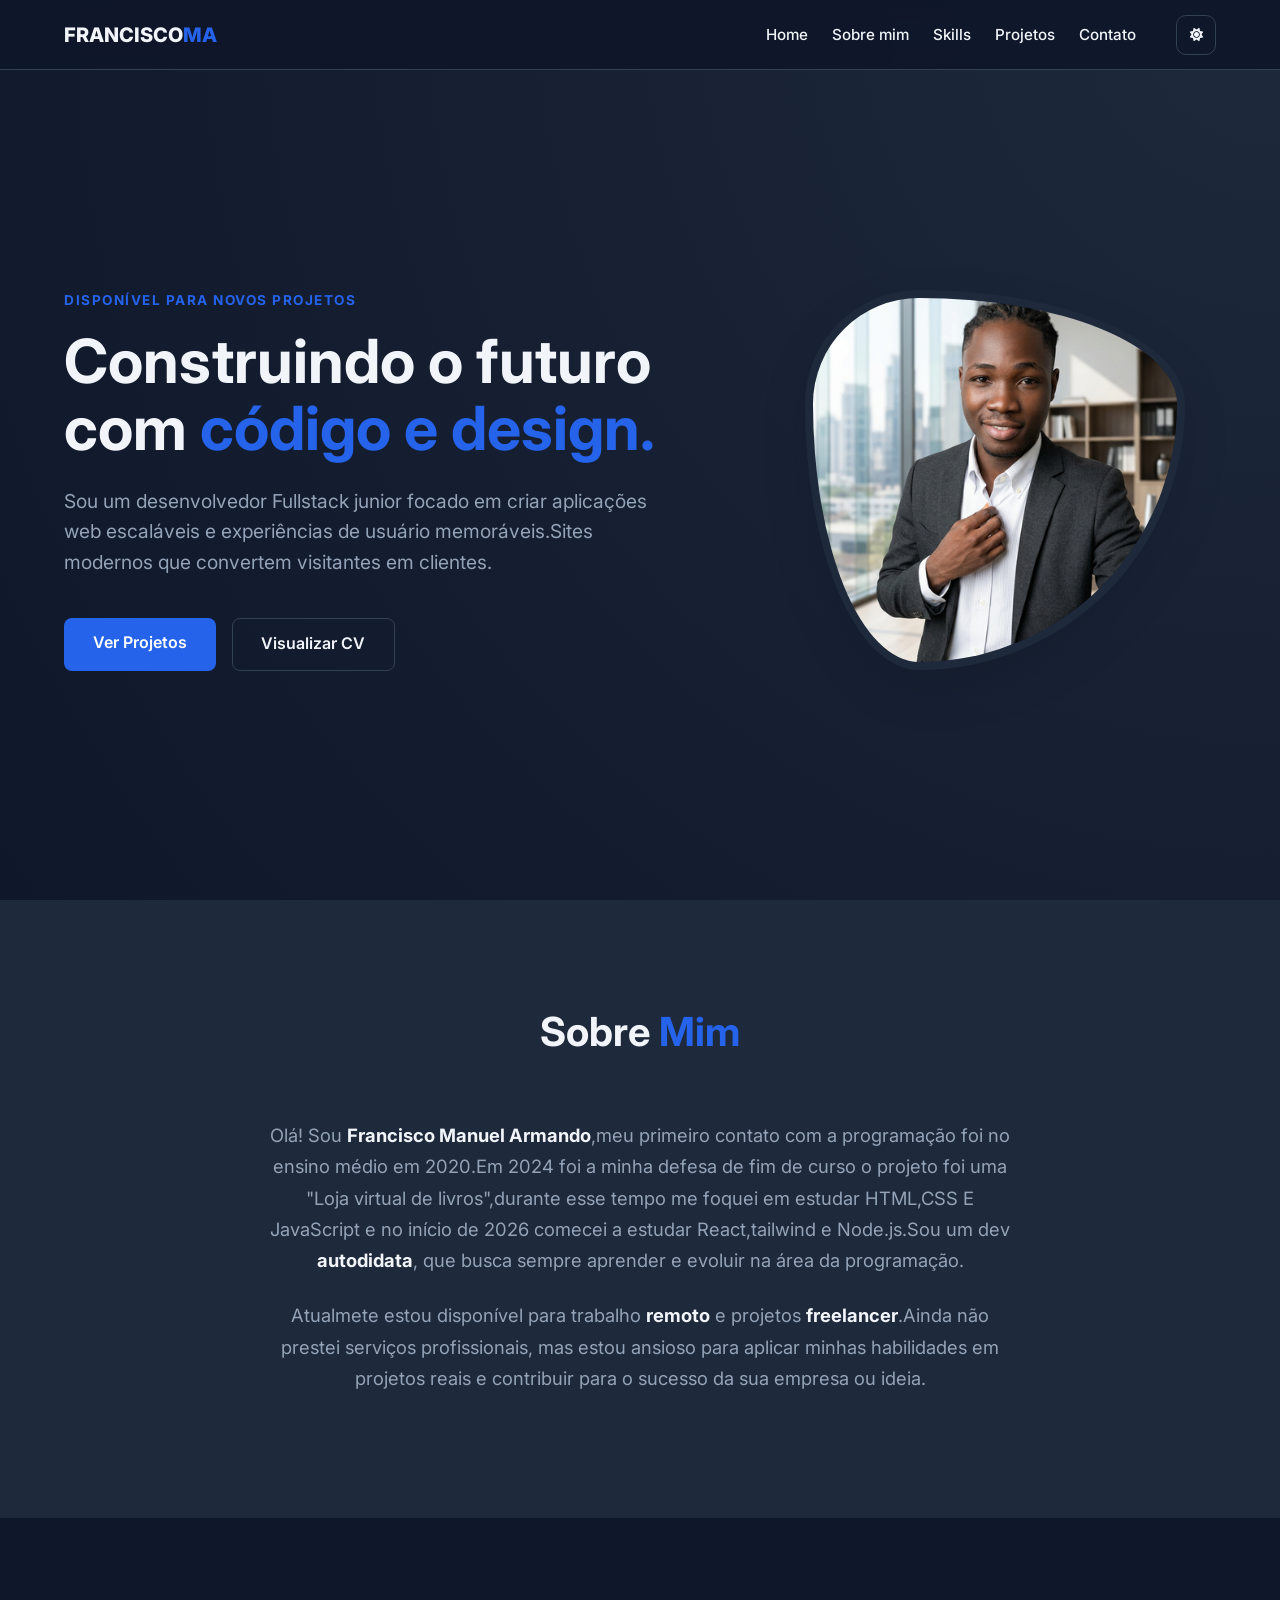
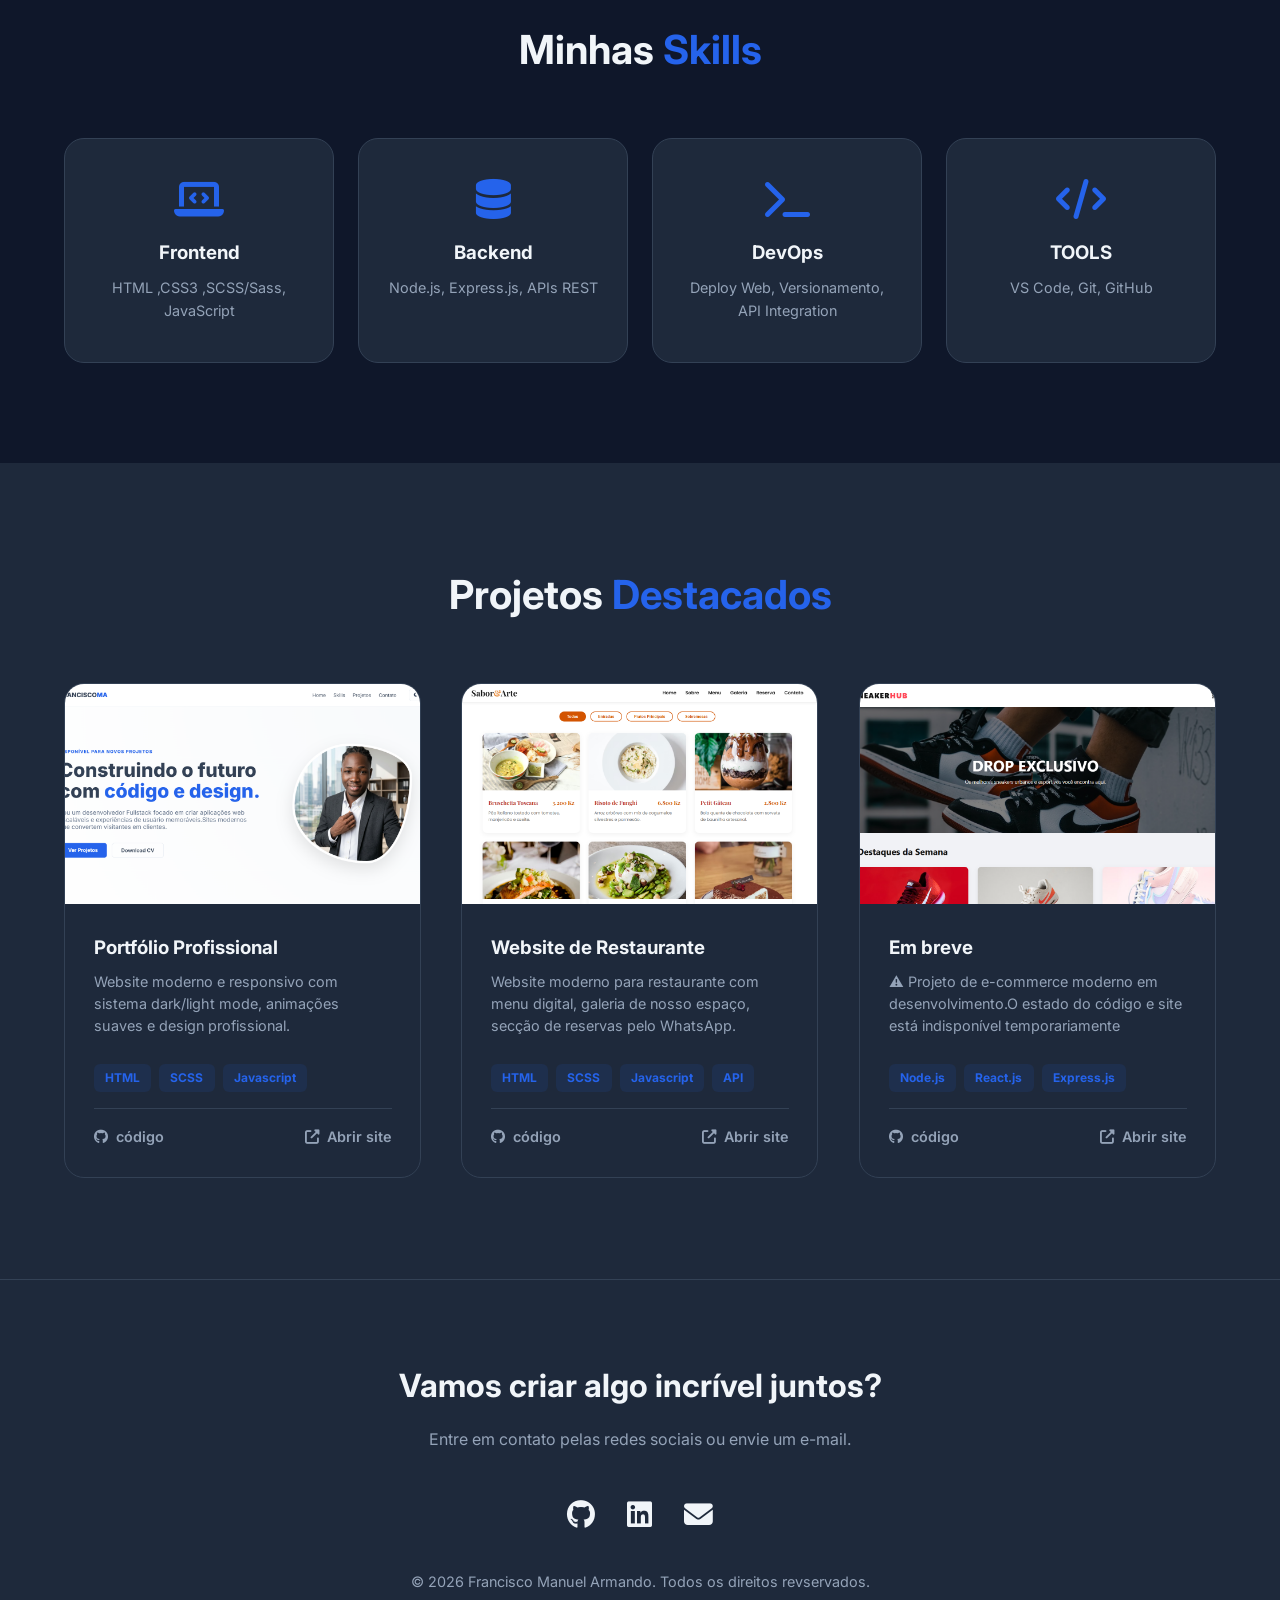
==== index.html @ 280ddb9b "Atualização" ====
<!DOCTYPE html>
<html lang="pt-br">
  <head>
    <meta charset="UTF-8" />
    <meta name="viewport" content="width=device-width, initial-scale=1.0" />

    <title>Francisco Manuel Armando | Desenvolvedor Fullstack & UI/UX</title>
    <meta
      name="description"
      content="Portfólio profissional de Francisco Manuel Armando. Desenvolvedor Fullstack especialista em React, Node.js, Cloud e aplicações web escaláveis."
    />
    <meta
      name="keywords"
      content="Francisco Manuel Armando, FranciscoMA, Desenvolvedor Fullstack, Front-end, React, Node.js, JavaScript, TypeScript, DevOps, Mobile, Portfólio"
    />
    <meta name="author" content="Francisco Manuel Armando" />
    <meta name="robots" content="index, follow" />
    <link rel="canonical" href="https://franciscoma500.github.io/portifolio-official" />

    <meta property="og:type" content="website" />
    <meta property="og:url" content="https://franciscoma500.github.io/portifolio-official" />
    <meta
      property="og:title"
      content="Francisco Manuel Armando | Desenvolvedor Fullstack"
    />
    <meta
      property="og:description"
      content="Construindo o futuro com código e design. Conheça os meus projetos destacados em Engenharia de Software."
    />
    <meta property="og:image" content="img/img-2.png"/>
    <!-- --- FAVICONS & DEVICE ICONS --- -->
    <link rel="icon" type="image/png" sizes="32x32" href="img/codigo-html.png" />
    <link rel="icon" type="image/png" sizes="16x16" href="img/codigo-html.png" />
    <link rel="apple-touch-icon" sizes="180x180" href="img/codigo-html.png" />

    <meta name="twitter:card" content="summary_large_image" />
    <meta
      name="twitter:title"
      content="Francisco Manuel Armando | Desenvolvedor Fullstack"
    />
    <meta
      name="twitter:description"
      content="Construindo o futuro com código e design. Conheça os meus projetos destacados."
    />
    <meta name="twitter:image" content="https://franciscoma500.github.io/portifolio-official/img/icone1.png" />
    <link rel="stylesheet" href="scss/style.css" /> 
    

    <link
      rel="stylesheet"
      href="https://cdnjs.cloudflare.com/ajax/libs/font-awesome/6.4.0/css/all.min.css"
    />
    <link
      href="https://fonts.googleapis.com/css2?family=Inter:wght@400;600;800&display=swap"
      rel="stylesheet"
    />

    <script>
      const savedTheme = localStorage.getItem("theme") || "dark";
      document.documentElement.setAttribute("data-theme", savedTheme);
    </script>
  </head>

  <body class="preload">
    <!-- --- NAVEGAÇÃO --- -->
    <nav id="navbar">
      <div class="container">
        <a href="#" class="logo smooth-link">FRANCISCO<span>MA</span></a>
        <div class="nav-right">
          <ul class="nav-links" id="nav-menu">
            <li><a href="#home">Home</a></li>
            <li><a href="#about">Sobre mim</a></li>
            <li><a href="#skills">Skills</a></li>
            <li><a href="#projects">Projetos</a></li>
            <li><a href="#contact">Contato</a></li>
          </ul>
          <div class="nav-actions">
            <button
              class="theme-toggle"
              id="theme-toggle"
              aria-label="Mudar tema"
            >
              <i class="fas fa-moon"></i>
            </button>
            <button
              class="menu-toggle"
              id="menu-toggle"
              aria-label="Abrir menu"
              aria-expanded="false"
            >
              <i class="fas fa-bars"></i>
            </button>
          </div>
        </div>
      </div>
    </nav>

<!-- --- CONTEÚDO PRINCIPAL --- -->
    <main>
      <!-- --- HERO SECTION --- -->
      <section id="home" class="hero">
        <div class="container">
          <div class="hero-content reveal-left" style="transition-delay: 0.15s">
            <span class="tagline">Disponível para novos projetos</span>
            <h1>Construindo o futuro com <span>código e design.</span></h1>
            <p class="description">
              Sou um desenvolvedor Fullstack junior focado em criar aplicações web escaláveis
              e experiências de usuário memoráveis.Sites modernos que convertem visitantes em clientes.
            </p>
            <div class="hero-btns">
              <a href="#projects" class="btn btn-primary smooth-link"
                >Ver Projetos</a
              >
              <a href="cv/Curriculo_Francisco_Manuel_Clean.pdf" class="btn btn-secondary">Visualizar CV</a>
            </div>
          </div>
          <div class="hero-image reveal-right" style="transition-delay: 0.3s">
            <img
              src="img/img-2.png"
              alt="Francisco Manuel Armando - Desenvolvedor Fullstack"
            />
          </div>
        </div>
      </section>

      <!-- --- ABOUT SECTION (CURTA E OBJETIVA) --- -->
      <section id="about" class="section bg-light">
        <div class="container">
          <h2 class="section-title reveal">Sobre <span>Mim</span></h2>
          <div class="about-content reveal">
            <p>
              Olá! Sou <strong>Francisco Manuel Armando</strong>,meu primeiro contato com a programação foi no ensino médio em 2020.Em 2024 foi a minha defesa de fim de curso o projeto foi uma "Loja virtual de livros",durante esse tempo me foquei em estudar HTML,CSS E JavaScript e no início de 2026 comecei a estudar React,tailwind e Node.js.Sou um dev <strong>autodidata</strong>, que busca sempre aprender e evoluir na área da programação.
            </p>
            <p>
              Atualmete estou disponível para trabalho <strong>remoto</strong> e projetos <strong>freelancer</strong>.Ainda não prestei serviços profissionais, mas estou ansioso para aplicar minhas habilidades em projetos reais e contribuir para o sucesso da sua empresa ou ideia.
            </p>
           
          </div>
        </div>
      </section>

      <!-- --- SKILLS SECTION --- -->
      <section id="skills" class="section">
        <div class="container">
          <h2 class="section-title reveal">Minhas <span>Skills</span></h2>
          <div class="skills-grid" id="skills-container"></div>
        </div>
      </section>

      <!-- --- PROJECTS SECTION --- -->
      <section id="projects" class="section bg-light">
        <div class="container">
          <h2 class="section-title reveal">Projetos <span>Destacados</span></h2>
          <div class="projects-grid" id="projects-container"></div>
        </div>
      </section>
    </main>

    <!-- --- FOOTER --- -->
    <footer id="contact">
      <div class="container">
        <h2 class="reveal" style="font-size: 2rem; margin-bottom: 1rem">
          Vamos criar algo incrível juntos?
        </h2>
        <p class="reveal footer-desc" style="transition-delay: 0.15s">
          Entre em contato pelas redes sociais ou envie um e-mail.
        </p>

        <div class="social-links reveal" style="transition-delay: 0.3s">
          <a
            href="https://github.com/franciscoma500"
            target="_blank"
            rel="noopener noreferrer"
            aria-label="GitHub"
            ><i class="fab fa-github"></i
          ></a>
          <a
            href="https://www.linkedin.com/in/francisco-armando-584301410"
            target="_blank"
            rel="noopener noreferrer"
            aria-label="LinkedIn"
            ><i class="fab fa-linkedin"></i
          ></a>
          <a href="https://mail.google.com/mail/?view=cm&fs=1&to=franciscomanuelarmando500@gmail.com.com&su=Contato%20Profissional&body=Olá"  target="_blank" aria-label="E-mail"><i class="fas fa-envelope"></i></a>
        </div>

        <p class="reveal footer-copy" style="transition-delay: 0.45s">
          &copy; 2026 Francisco Manuel Armando. Todos os direitos revservados.
        </p>
      </div>
    </footer>

    <script src="Javascript/main.js"></script>
  </body>
</html>
---- scss/style.css ----
@charset "UTF-8";
/* --- VARIÁVEIS E TEMAS --- */
:root {
  --primary: #2563eb;
  --primary-dark: #1d4ed8;
  --bg: #ffffff;
  --bg-alt: #f8fafc;
  --text: #334155;
  --text-muted: #64748b;
  --card-bg: #ffffff;
  --border: #e2e8f0;
  --navbar-bg: rgba(255, 255, 255, 0.95);
  --transition: all 0.5s cubic-bezier(0.2, 0.8, 0.2, 1);
}

html[data-theme=dark] {
  --bg: #0f172a;
  --bg-alt: #1e293b;
  --text: #f1f5f9;
  --text-muted: #94a3b8;
  --card-bg: #1e293b;
  --border: #334155;
  --navbar-bg: rgba(15, 23, 42, 0.95);
}

.preload * {
  transition: none !important;
}

/* --- RESET --- */
* {
  margin: 0;
  padding: 0;
  box-sizing: border-box;
  font-family: "Inter", sans-serif;
}

html,
body {
  background-color: var(--bg);
  overflow-x: hidden;
  width: 100%;
}

body {
  line-height: 1.6;
  color: var(--text);
  transition: background-color 0.5s cubic-bezier(0.2, 0.8, 0.2, 1), color 0.5s cubic-bezier(0.2, 0.8, 0.2, 1);
}

.container {
  max-width: 1200px;
  margin: 0 auto;
  padding: 0 1.5rem;
  width: 100%;
}

/* --- ANIMAÇÕES --- */
.reveal,
.reveal-left,
.reveal-right {
  opacity: 0;
  transition: opacity 1.8s cubic-bezier(0.08, 0.82, 0.17, 1), transform 1.8s cubic-bezier(0.08, 0.82, 0.17, 1);
  will-change: transform, opacity;
}
.reveal.active,
.reveal-left.active,
.reveal-right.active {
  opacity: 1;
  transform: translate(0, 0);
}

.reveal {
  transform: translateY(60px);
}

.reveal-left {
  transform: translateX(-70px);
}

.reveal-right {
  transform: translateX(70px);
}

/* --- NAVBAR --- */
#navbar {
  height: 70px;
  display: flex;
  align-items: center;
  position: fixed;
  width: 100%;
  top: 0;
  z-index: 1000;
  background: var(--navbar-bg);
  backdrop-filter: blur(10px);
  -webkit-backdrop-filter: blur(10px);
  border-bottom: 1px solid var(--border);
  transition: background-color 0.5s, border-color 0.5s, box-shadow 0.5s;
}
#navbar.scrolled {
  box-shadow: 0 10px 15px -3px rgba(0, 0, 0, 0.1);
}
#navbar .container {
  display: flex;
  justify-content: space-between;
  align-items: center;
}

.logo {
  font-size: 1.25rem;
  color: var(--text);
  font-weight: 800;
  text-decoration: none;
  transition: color 0.4s;
}
.logo span {
  color: var(--primary);
}

.nav-right {
  display: flex;
  align-items: center;
  gap: 2.5rem;
  margin-left: auto;
}

.nav-links {
  display: flex;
  list-style: none;
  gap: 1.5rem;
  align-items: center;
}
.nav-links a {
  text-decoration: none;
  color: var(--text);
  font-weight: 500;
  font-size: 0.95rem;
  transition: color 0.3s;
}
.nav-links a:hover {
  color: var(--primary);
}

.nav-actions {
  display: flex;
  align-items: center;
  gap: 0.8rem;
}

.theme-toggle,
.menu-toggle {
  background: none;
  border: 1px solid var(--border);
  color: var(--text);
  padding: 8px;
  border-radius: 10px;
  cursor: pointer;
  width: 40px;
  height: 40px;
  display: flex;
  align-items: center;
  justify-content: center;
  transition: var(--transition);
}

.theme-toggle:hover {
  background: var(--bg-alt);
  border-color: var(--primary);
  color: var(--primary);
}

.menu-toggle {
  display: none;
}

/* --- HERO --- */
.hero {
  padding: 160px 0 100px;
  background: radial-gradient(circle at top right, var(--bg-alt), transparent);
  min-height: 100vh;
  display: flex;
  align-items: center;
  transition: background 0.5s;
}
.hero .container {
  display: flex;
  align-items: center;
  justify-content: space-between;
  gap: 3rem;
}
.hero h1 {
  font-size: clamp(2.5rem, 5vw, 3.8rem);
  line-height: 1.1;
  margin-bottom: 1.5rem;
}
.hero h1 span {
  color: var(--primary);
}

.hero-content {
  flex: 1.2;
}

.tagline {
  color: var(--primary);
  font-weight: 700;
  text-transform: uppercase;
  letter-spacing: 1.5px;
  font-size: 0.85rem;
  margin-bottom: 1rem;
  display: block;
}

.description {
  font-size: 1.2rem;
  color: var(--text-muted);
  margin-bottom: 2.5rem;
  max-width: 600px;
}

.hero-image {
  flex: 0.8;
  display: flex;
  justify-content: center;
}
.hero-image img {
  width: 100%;
  max-width: 380px;
  aspect-ratio: 1/1;
  -o-object-fit: cover;
     object-fit: cover;
  border-radius: 30% 70% 70% 30%/30% 30% 70% 70%;
  border: 8px solid var(--card-bg);
  box-shadow: 0 20px 50px rgba(0, 0, 0, 0.1);
  animation: morph 8s ease-in-out infinite;
  transition: border-color 0.5s;
}

.hero-btns {
  display: flex;
  gap: 1rem;
}

.about-content {
  max-width: 750px;
  margin: 0 auto;
  text-align: center;
}
.about-content p {
  color: var(--text-muted);
  font-size: 1.15rem;
  line-height: 1.7;
  margin-bottom: 1.5rem;
}
.about-content p strong {
  color: var(--text);
}

/* --- SEÇÕES --- */
.section {
  padding: 100px 0;
  transition: background-color 0.5s;
}

.bg-light {
  background-color: var(--bg-alt);
}

.section-title {
  text-align: center;
  font-size: 2.5rem;
  margin-bottom: 3.5rem;
}
.section-title span {
  color: var(--primary);
}

/* --- SKILLS --- */
.skills-grid {
  display: grid;
  grid-template-columns: repeat(auto-fit, minmax(250px, 1fr));
  gap: 1.5rem;
}

.skill-card {
  background: var(--card-bg);
  padding: 2.5rem 1.5rem;
  border-radius: 20px;
  border: 1px solid var(--border);
  text-align: center;
  transition: transform 0.9s cubic-bezier(0.3, 0.5, 0.2, 1), border-color 0.5s, background-color 0.5s;
}
.skill-card:hover {
  transform: translateY(-10px);
  border-color: var(--primary);
}
.skill-card i {
  font-size: 2.5rem;
  color: var(--primary);
  margin-bottom: 1.2rem;
}

/* --- PROJECTS --- */
.projects-grid {
  display: grid;
  grid-template-columns: repeat(auto-fit, minmax(320px, 1fr));
  grid-auto-rows: 1fr; /* 💡 ISSO OBRIGA TODOS OS CARTÕES DA LINHA A TEREM A MESMA ALTURA */
  gap: 2.5rem;
}

.project-card {
  background: var(--card-bg);
  border-radius: 20px;
  border: 1px solid var(--border);
  overflow: hidden;
  transition: transform 0.5s, border-color 0.5s, background-color 0.5s;
}
.project-card:hover {
  transform: translateY(-10px);
  border-color: var(--text-muted);
}

.project-img {
  width: 100%;
  height: 220px;
  overflow: hidden;
}
.project-img img {
  width: 100%;
  height: 100%;
  -o-object-fit: cover;
     object-fit: cover;
  transition: transform 0.5s cubic-bezier(0.2, 0.8, 0.2, 1);
}

.project-info {
  padding: 1.8rem;
}

.project-tags {
  display: flex;
  gap: 0.5rem;
  margin-top: 1.2rem;
  flex-wrap: wrap;
}

.tag {
  background: rgba(37, 99, 235, 0.1);
  color: var(--primary);
  padding: 0.3rem 0.7rem;
  border-radius: 6px;
  font-size: 0.75rem;
  font-weight: 700;
}

.project-divider {
  border: 0;
  height: 1px;
  background: var(--border);
  margin: 1.5rem 0 1rem;
}

.project-links {
  display: flex;
  justify-content: space-between;
  align-items: center;
}

.project-link {
  text-decoration: none;
  color: var(--text-muted);
  font-size: 0.9rem;
  font-weight: 600;
  display: flex;
  align-items: center;
  gap: 0.5rem;
  transition: var(--transition);
}
.project-link:hover {
  color: var(--primary);
  transform: translateY(-2px);
}

/* --- BOTÕES --- */
.btn {
  padding: 0.8rem 1.8rem;
  border-radius: 8px;
  font-weight: 600;
  text-decoration: none;
  transition: var(--transition);
  border: none;
  cursor: pointer;
  display: inline-block;
}
.btn.btn-primary {
  background: var(--primary);
  color: white !important;
}
.btn.btn-primary:hover {
  background: var(--primary-dark);
}
.btn.btn-secondary {
  border: 1px solid var(--border);
  color: var(--text);
  background: transparent;
}
.btn.btn-secondary:hover {
  background: var(--bg-alt);
  border-color: var(--primary);
}

/* --- FOOTER --- */
footer {
  padding: 80px 0;
  background: var(--bg-alt);
  border-top: 1px solid var(--border);
  text-align: center;
  transition: background-color 0.5s, border-color 0.5s;
}
footer h3 {
  margin-bottom: 1rem;
  font-size: 2rem;
}
footer .footer-desc,
footer .footer-copy {
  color: var(--text-muted);
}
footer .footer-desc {
  margin-bottom: 2.5rem;
}
footer .footer-copy {
  font-size: 0.9rem;
}
footer .social-links {
  display: flex;
  justify-content: center;
  gap: 2rem;
  margin-bottom: 2rem;
}
footer .social-links a {
  color: var(--text);
  font-size: 1.8rem;
  transition: var(--transition);
}
footer .social-links a:hover {
  color: var(--primary);
  transform: translateY(-5px);
}

/* --- KEYFRAMES --- */
@keyframes morph {
  0%, 100% {
    border-radius: 30% 70% 70% 30%/30% 30% 70% 70%;
  }
  50% {
    border-radius: 50% 50% 33% 67%/55% 27% 73% 45%;
  }
}
/* --- RESPONSIVO --- */
@media (max-width: 992px) {
  .hero .container {
    flex-direction: column-reverse;
    text-align: center;
  }
  .hero-btns {
    justify-content: center;
  }
  .hero-image img {
    max-width: 280px;
  }
}
@media (max-width: 768px) {
  .menu-toggle {
    display: flex;
  }
  .nav-links {
    position: fixed;
    top: 70px;
    left: -100%;
    width: 100%;
    height: calc(100vh - 70px);
    background: var(--bg) !important;
    flex-direction: column;
    padding: 3rem 0;
    visibility: hidden;
    border-top: 1px solid var(--border);
    gap: 0;
    z-index: 1100;
  }
  .nav-links.active {
    left: 0;
    visibility: visible;
  }
  .nav-links li {
    width: 100%;
    text-align: center;
  }
  .nav-links a {
    font-size: 1.5rem;
    font-weight: 800;
    display: block;
    padding: 1.2rem 1.5rem;
    width: 100%;
  }
  .nav-right {
    gap: 1rem;
  }
}/*# sourceMappingURL=style.css.map */
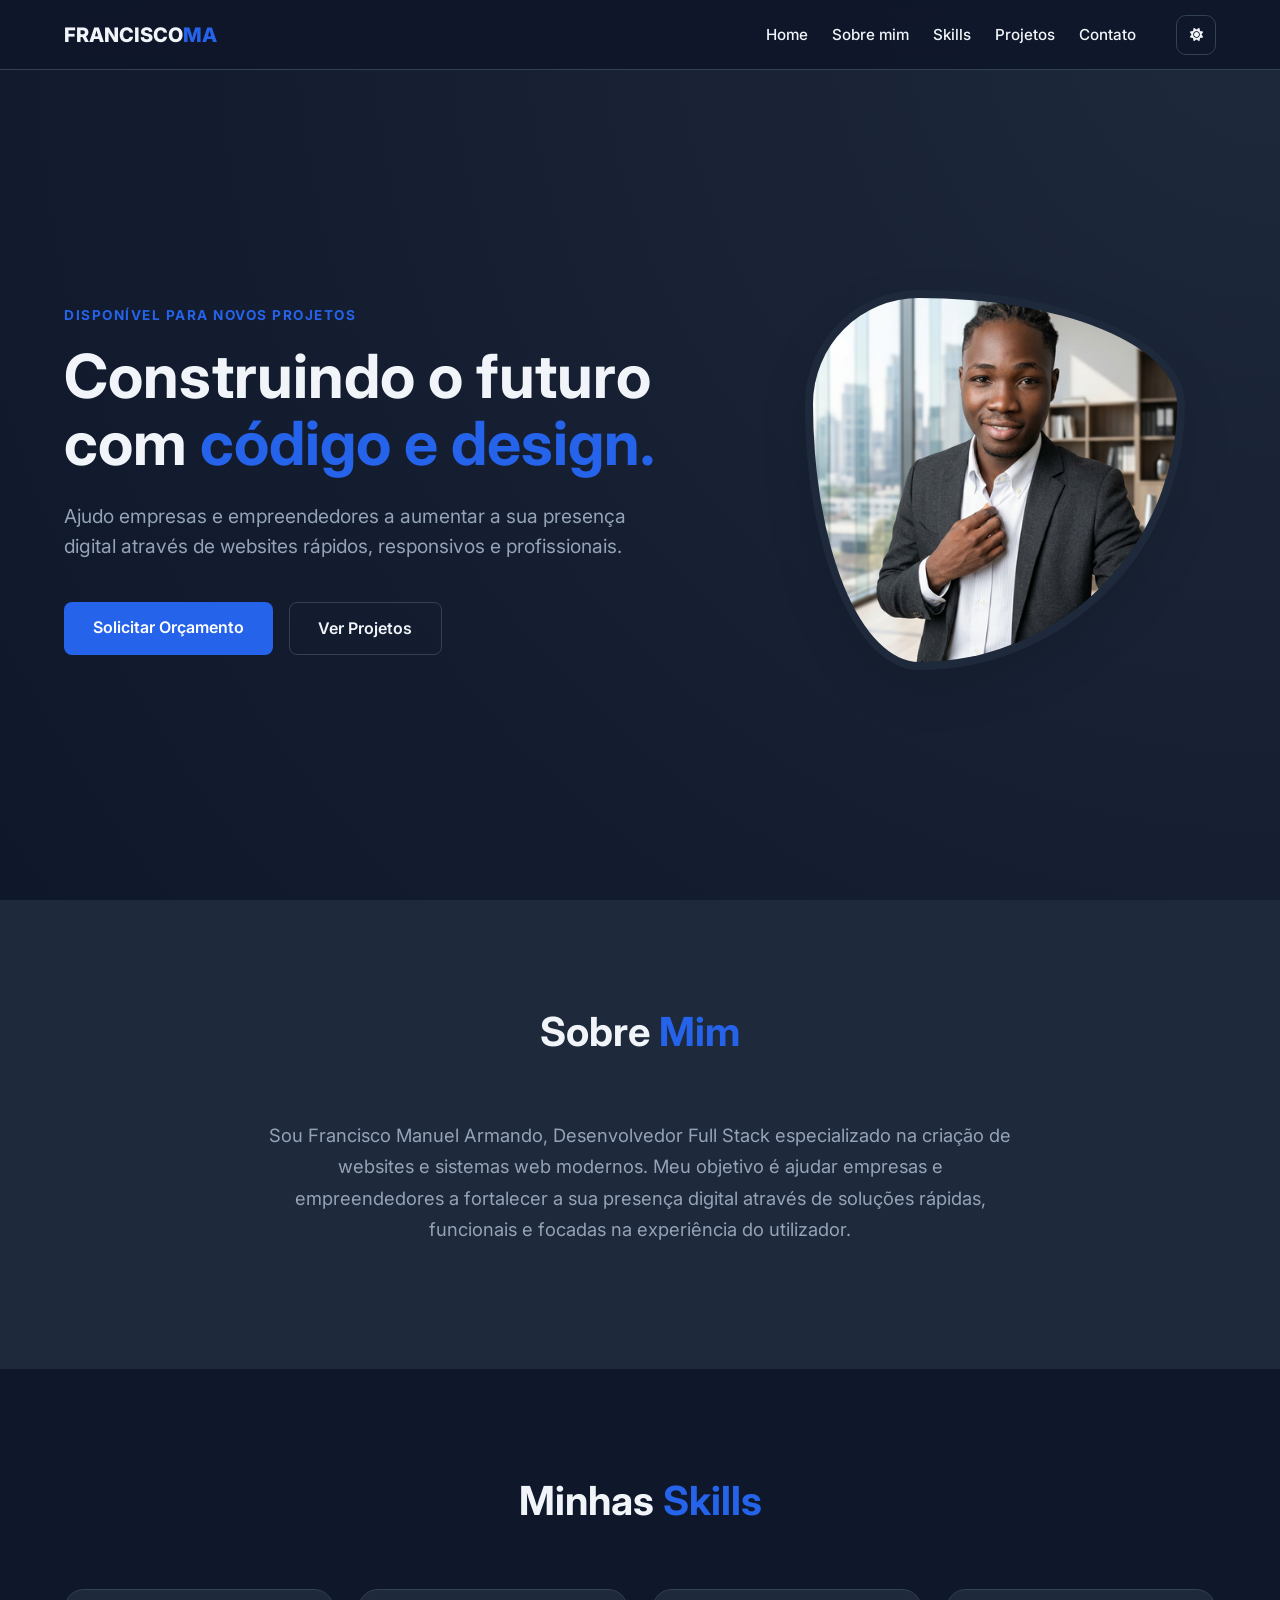
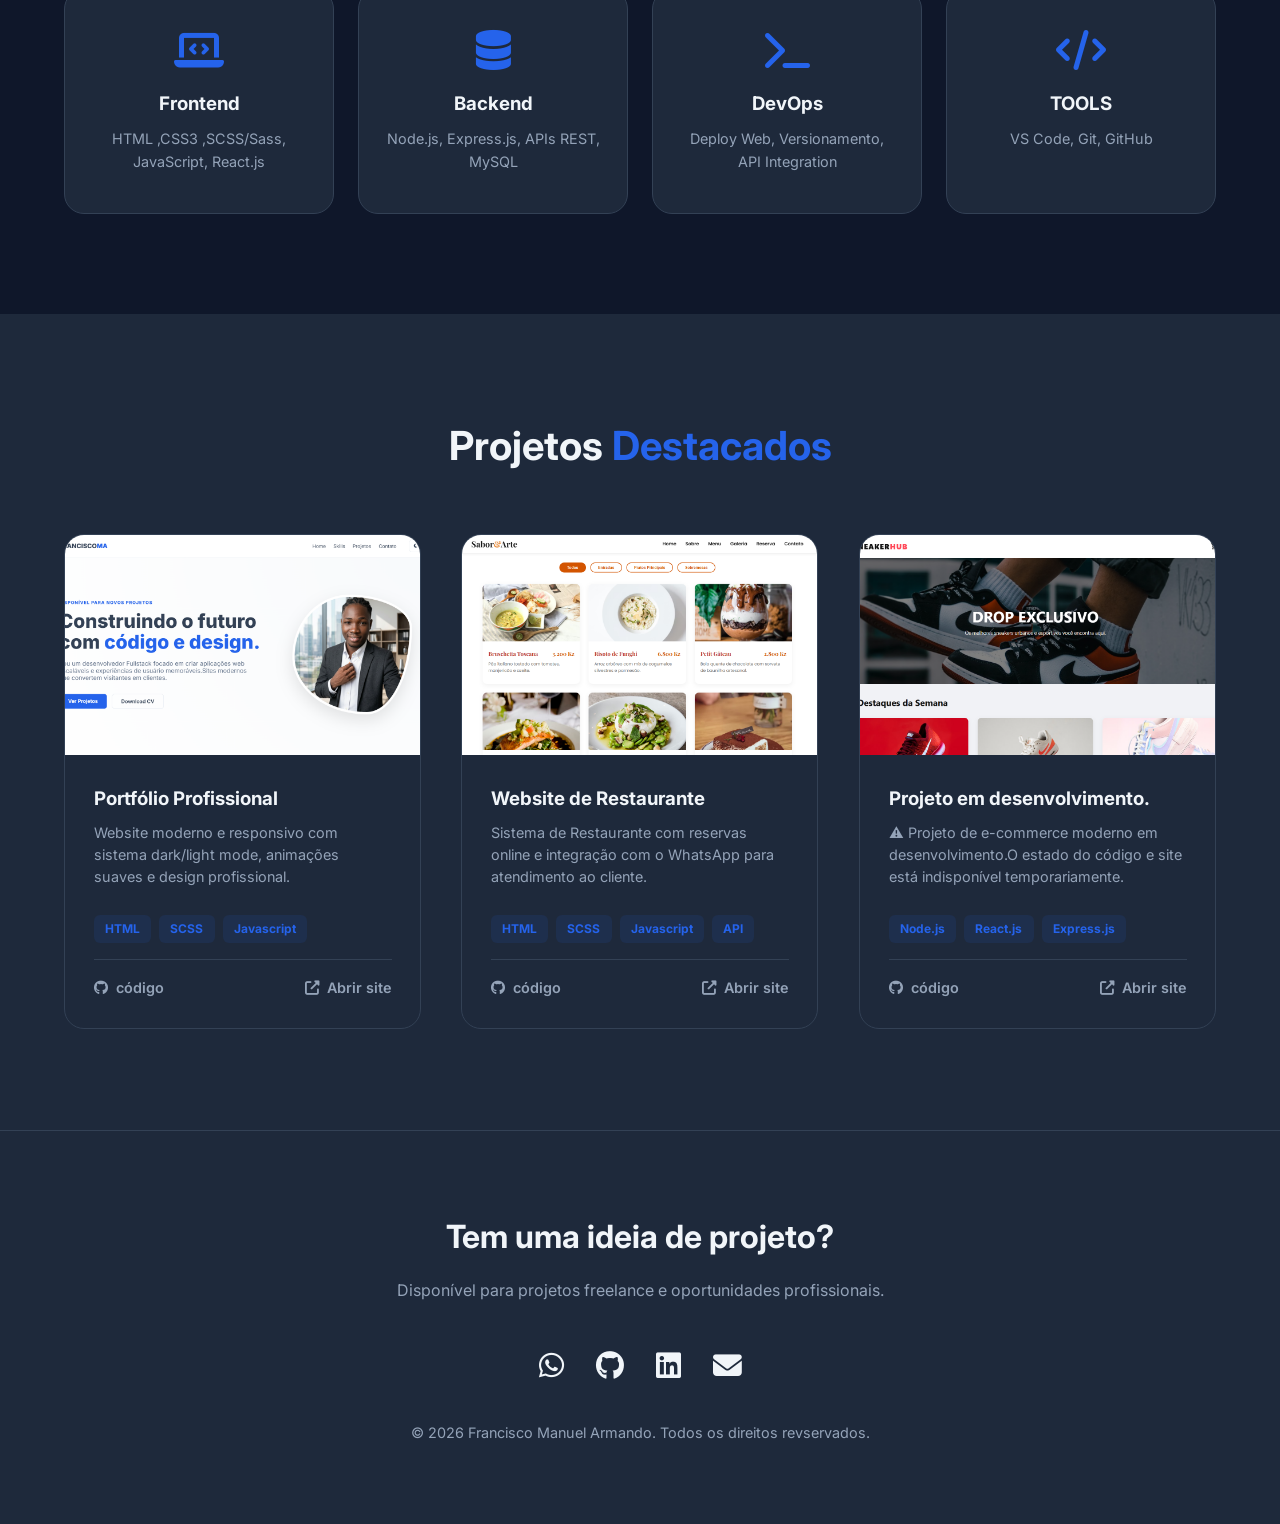
==== commit b3a562e7: "Atualização do site" ====
--- a/index.html
+++ b/index.html
@@ -104,14 +104,13 @@
             <span class="tagline">Disponível para novos projetos</span>
             <h1>Construindo o futuro com <span>código e design.</span></h1>
             <p class="description">
-              Sou um desenvolvedor Fullstack junior focado em criar aplicações web escaláveis
-              e experiências de usuário memoráveis.Sites modernos que convertem visitantes em clientes.
+             Ajudo empresas e empreendedores a aumentar a sua presença digital através de websites rápidos, responsivos e profissionais.
             </p>
             <div class="hero-btns">
-              <a href="#projects" class="btn btn-primary smooth-link"
-                >Ver Projetos</a
+              <a href="#contact" class="btn btn-primary smooth-link"
+                >Solicitar Orçamento</a
               >
-              <a href="cv/Curriculo_Francisco_Manuel_Clean.pdf" class="btn btn-secondary">Visualizar CV</a>
+              <a href="#projects" class="btn btn-secondary">Ver Projetos</a>
             </div>
           </div>
           <div class="hero-image reveal-right" style="transition-delay: 0.3s">
@@ -128,12 +127,9 @@
         <div class="container">
           <h2 class="section-title reveal">Sobre <span>Mim</span></h2>
           <div class="about-content reveal">
-            <p>
-              Olá! Sou <strong>Francisco Manuel Armando</strong>,meu primeiro contato com a programação foi no ensino médio em 2020.Em 2024 foi a minha defesa de fim de curso o projeto foi uma "Loja virtual de livros",durante esse tempo me foquei em estudar HTML,CSS E JavaScript e no início de 2026 comecei a estudar React,tailwind e Node.js.Sou um dev <strong>autodidata</strong>, que busca sempre aprender e evoluir na área da programação.
-            </p>
-            <p>
-              Atualmete estou disponível para trabalho <strong>remoto</strong> e projetos <strong>freelancer</strong>.Ainda não prestei serviços profissionais, mas estou ansioso para aplicar minhas habilidades em projetos reais e contribuir para o sucesso da sua empresa ou ideia.
-            </p>
+          <p> Sou Francisco Manuel Armando, Desenvolvedor Full Stack especializado na criação de websites e sistemas web modernos.
+
+Meu objetivo é ajudar empresas e empreendedores a fortalecer a sua presença digital através de soluções rápidas, funcionais e focadas na experiência do utilizador. </p>
            
           </div>
         </div>
@@ -160,13 +156,20 @@
     <footer id="contact">
       <div class="container">
         <h2 class="reveal" style="font-size: 2rem; margin-bottom: 1rem">
-          Vamos criar algo incrível juntos?
+          Tem uma ideia de projeto?
         </h2>
         <p class="reveal footer-desc" style="transition-delay: 0.15s">
-          Entre em contato pelas redes sociais ou envie um e-mail.
+        Disponível para projetos freelance e oportunidades profissionais.
         </p>
 
         <div class="social-links reveal" style="transition-delay: 0.3s">
+          <a
+            href="https://wa.me/244951414234?text=Olá%20Francisco,%20visitei%20o%20seu%20portfólio%20e%20gostaria%20de%20solicitar%20um%20orçamento."
+            target="_blank"
+            rel="noopener noreferrer"
+            aria-label="WhatsApp"
+            ><i class="fab fa-whatsapp"></i
+          ></a>
           <a
             href="https://github.com/franciscoma500"
             target="_blank"
--- a/scss/style.css
+++ b/scss/style.css
@@ -462,6 +462,9 @@
     flex-direction: column-reverse;
     text-align: center;
   }
+  .hero .container .description {
+    max-width: 930px;
+  }
   .hero-btns {
     justify-content: center;
   }
@@ -505,4 +508,9 @@
   .nav-right {
     gap: 1rem;
   }
+}
+@media (max-width: 427px) {
+  .hero-btns {
+    flex-direction: column;
+  }
 }/*# sourceMappingURL=style.css.map */
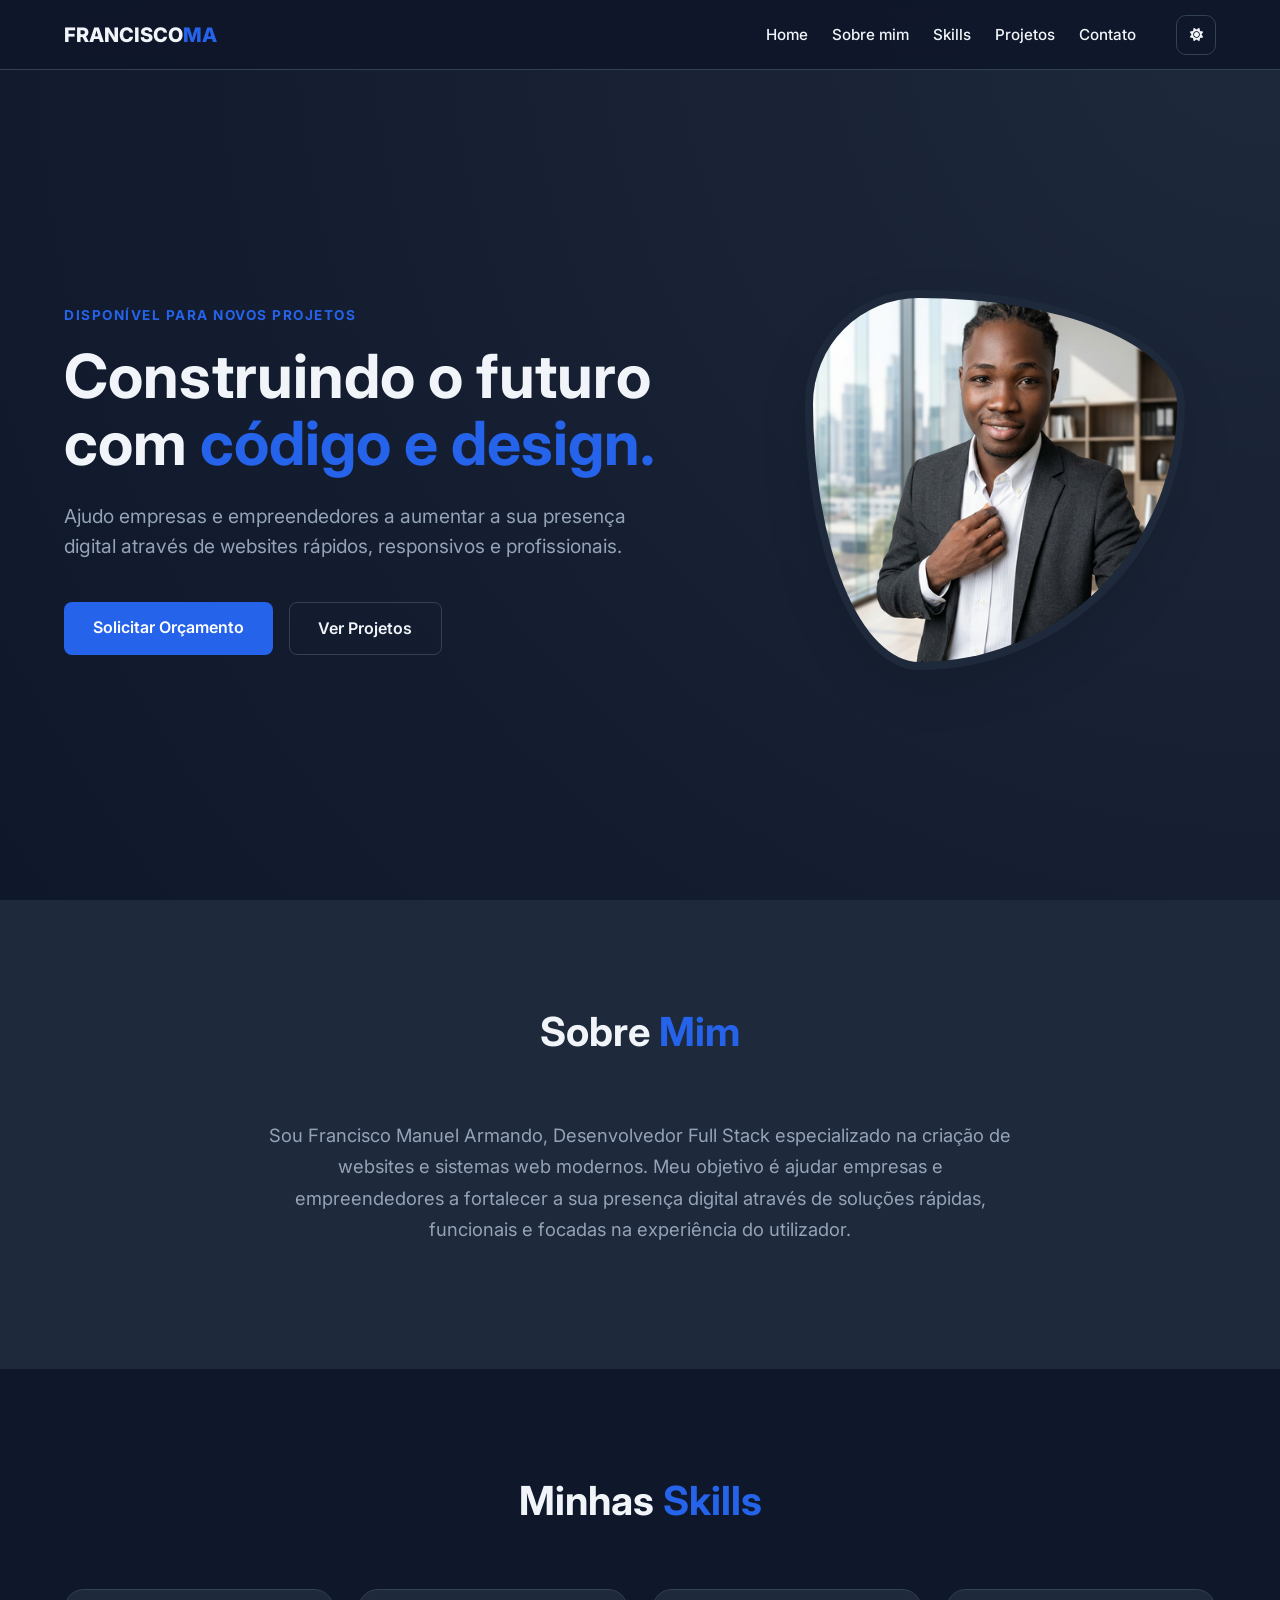
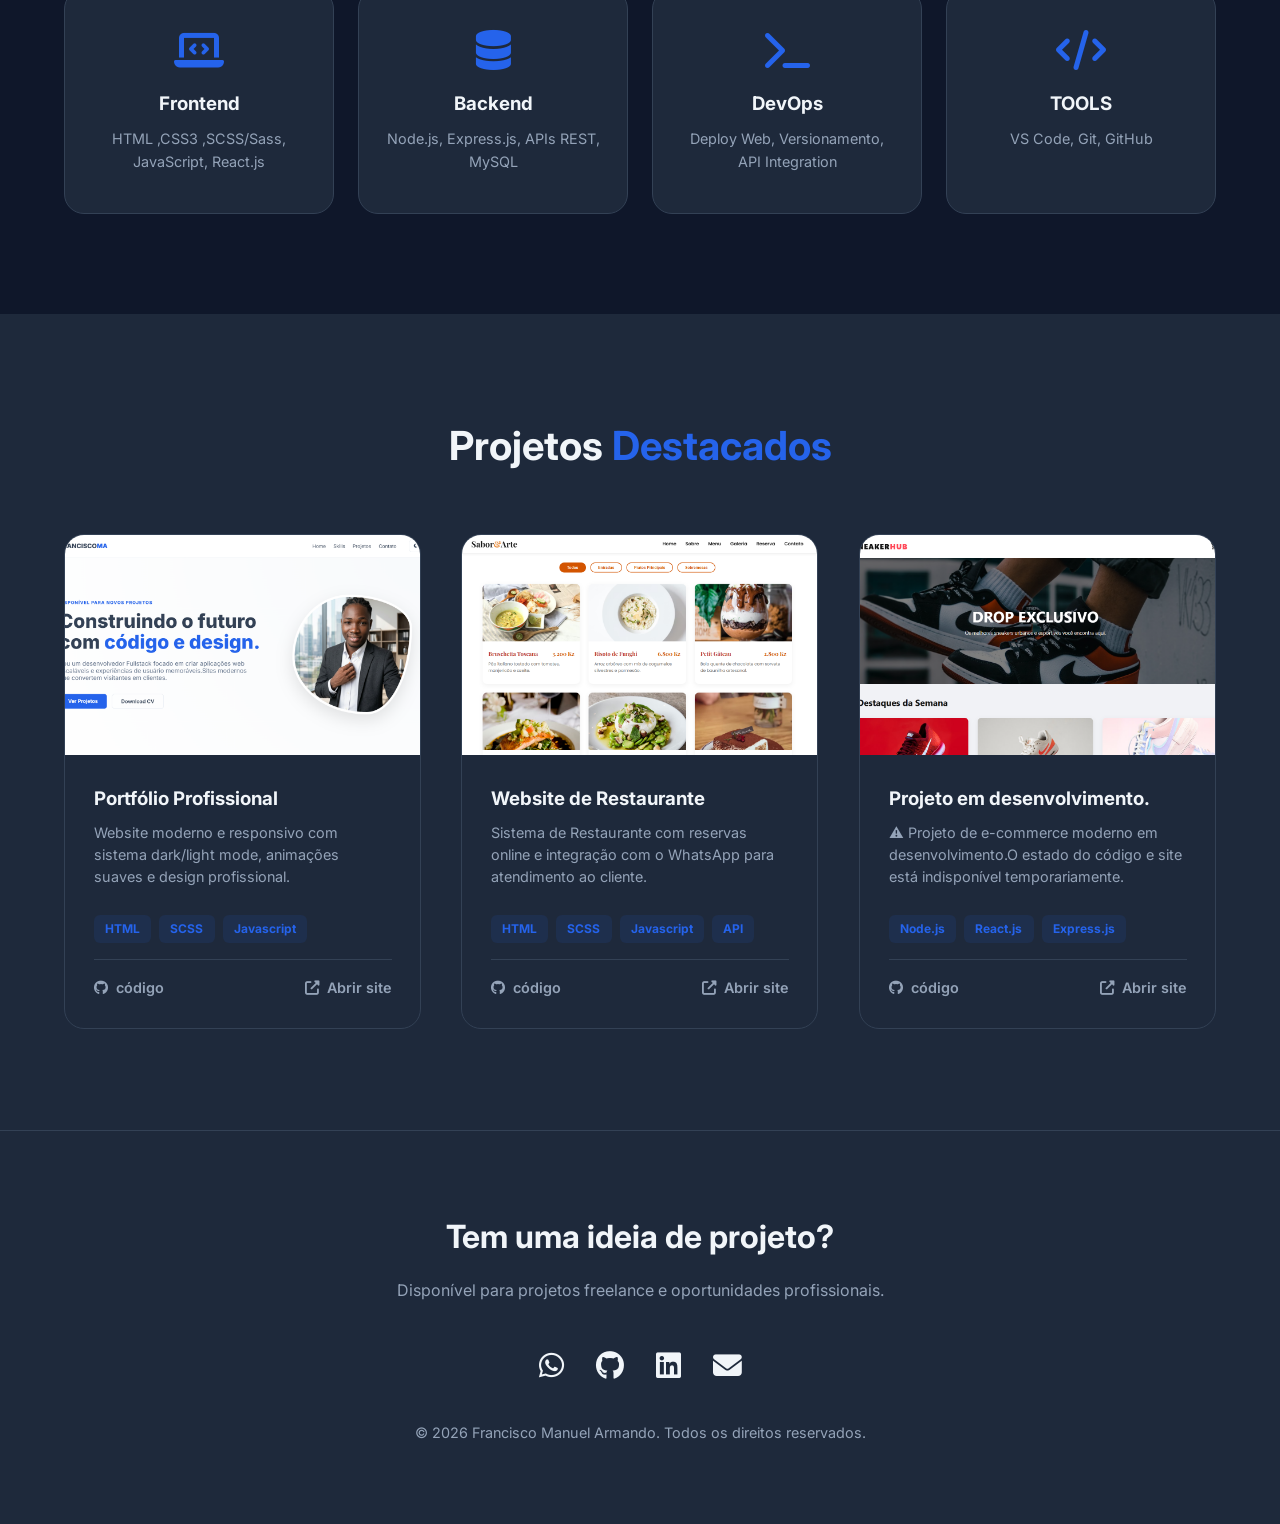
==== commit ad3e1db0: "Atualização do site" ====
--- a/index.html
+++ b/index.html
@@ -188,7 +188,7 @@
         </div>
 
         <p class="reveal footer-copy" style="transition-delay: 0.45s">
-          &copy; 2026 Francisco Manuel Armando. Todos os direitos revservados.
+          &copy; 2026 Francisco Manuel Armando. Todos os direitos reservados.
         </p>
       </div>
     </footer>
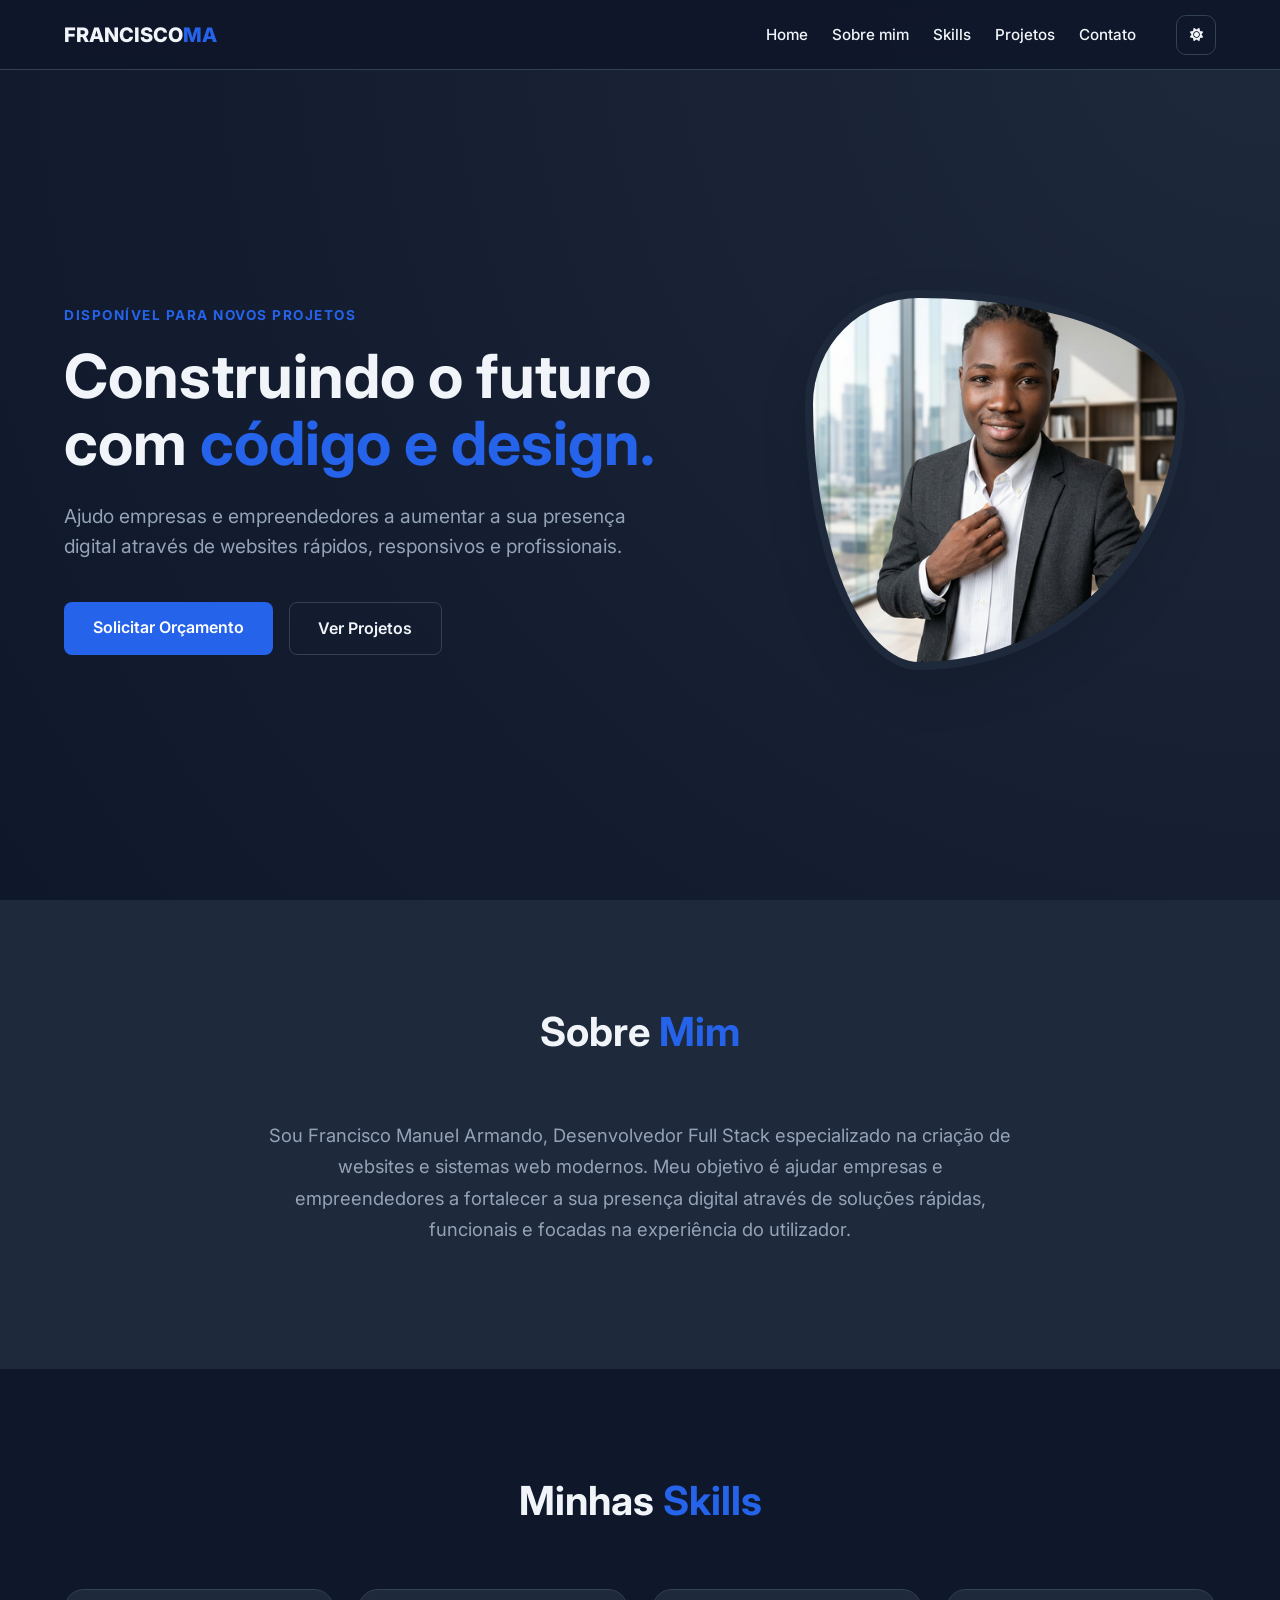
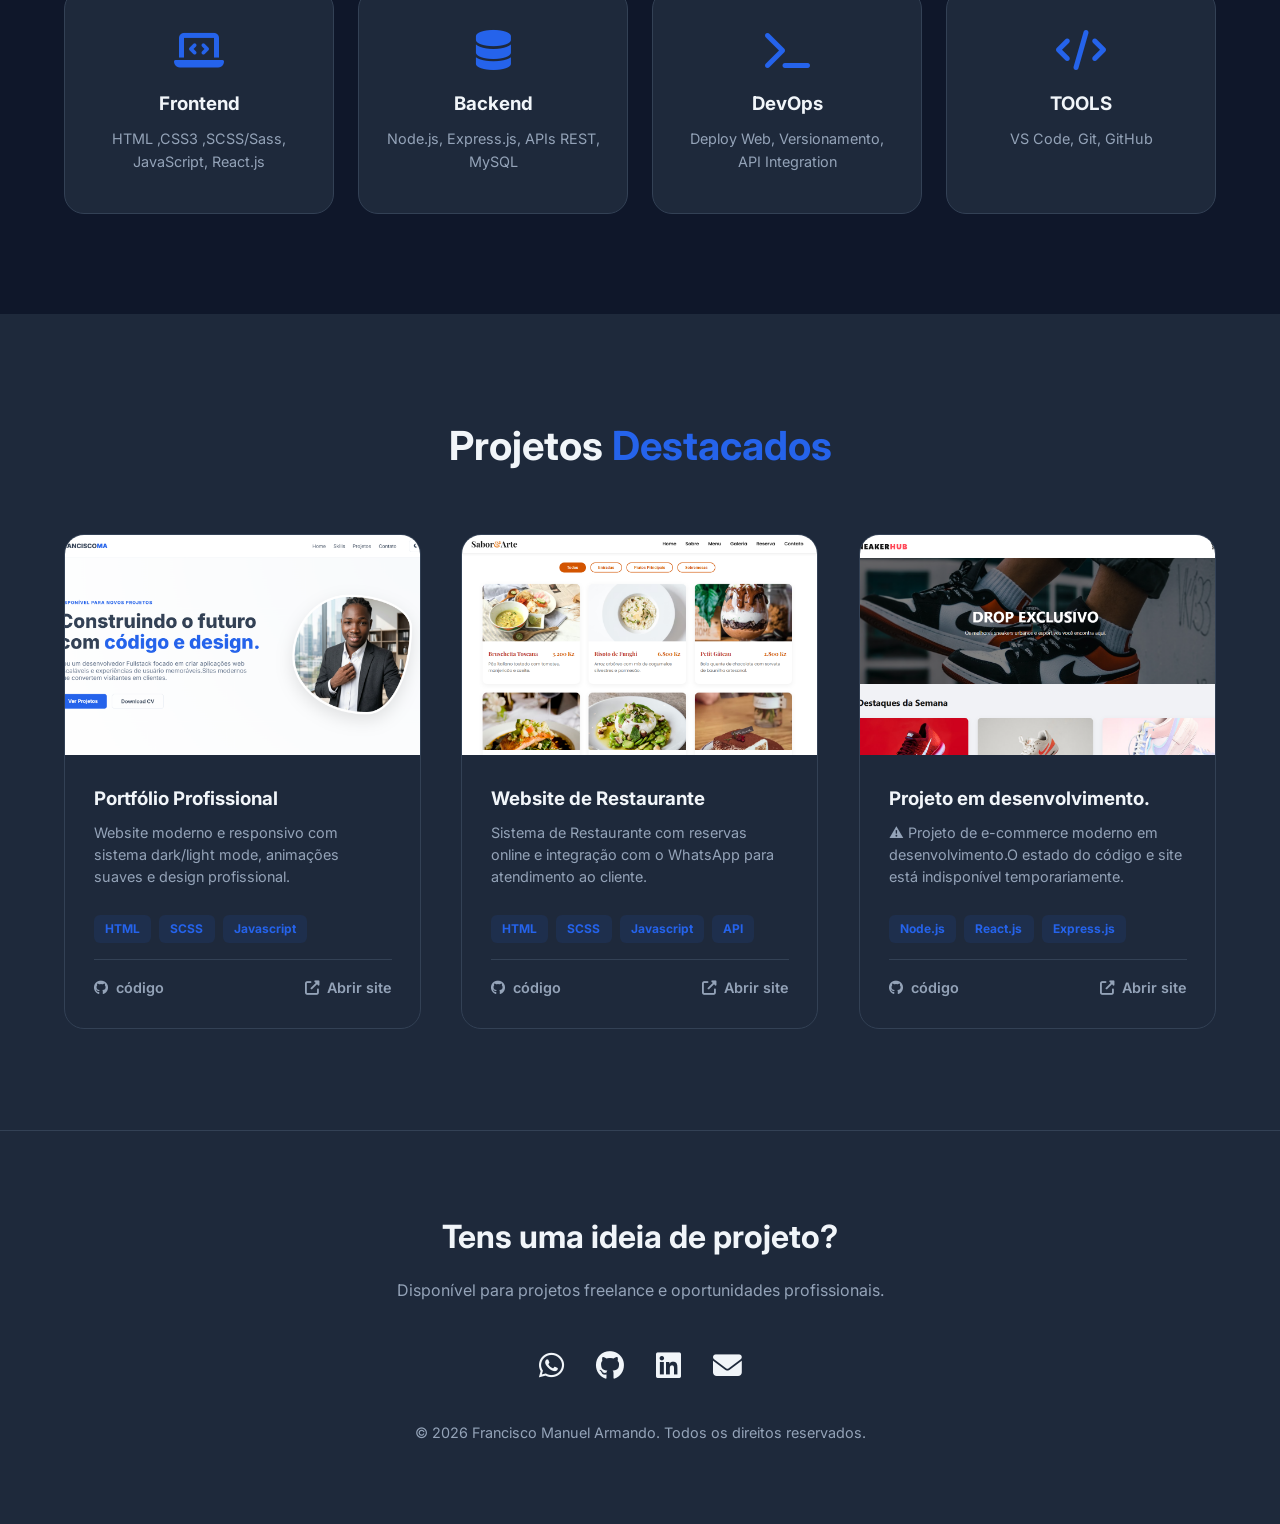
==== commit 4bac9b3f: "Atualização do site" ====
--- a/index.html
+++ b/index.html
@@ -156,7 +156,7 @@
     <footer id="contact">
       <div class="container">
         <h2 class="reveal" style="font-size: 2rem; margin-bottom: 1rem">
-          Tem uma ideia de projeto?
+          Tens uma ideia de projeto?
         </h2>
         <p class="reveal footer-desc" style="transition-delay: 0.15s">
         Disponível para projetos freelance e oportunidades profissionais.
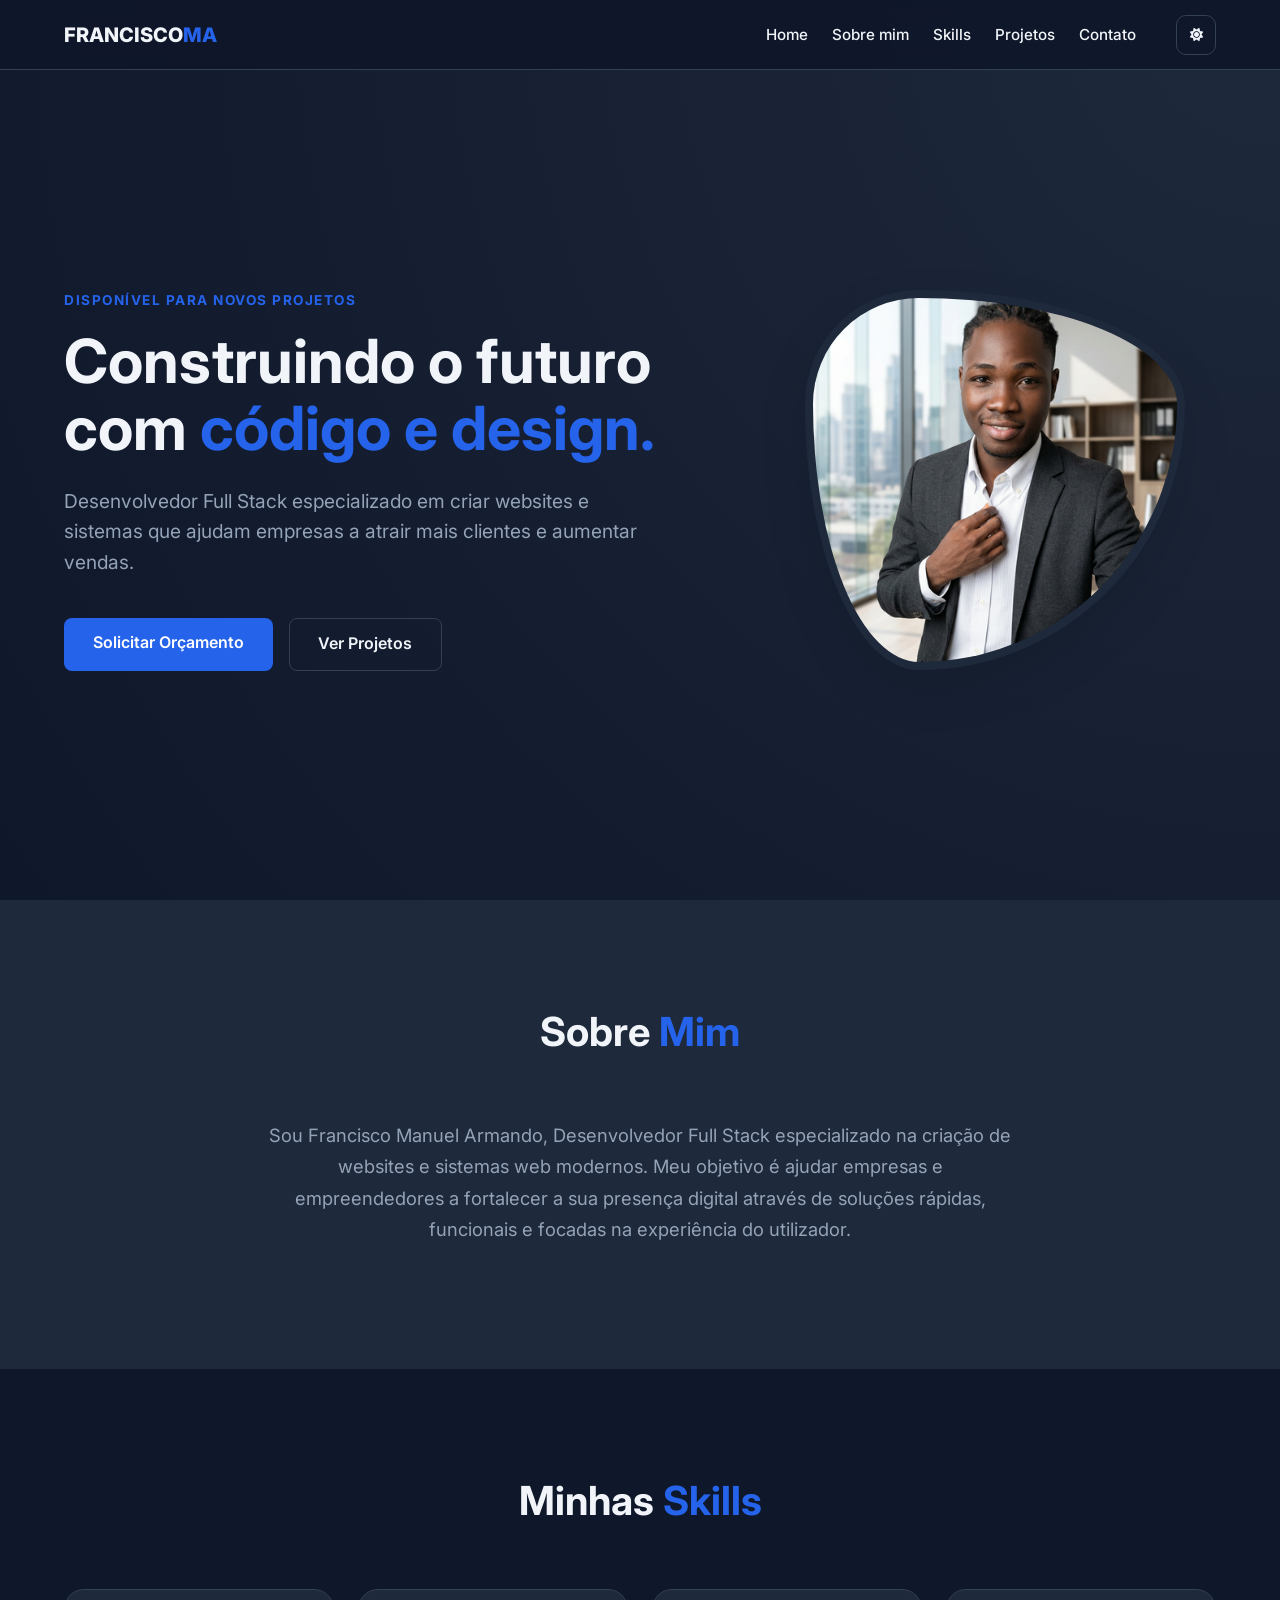
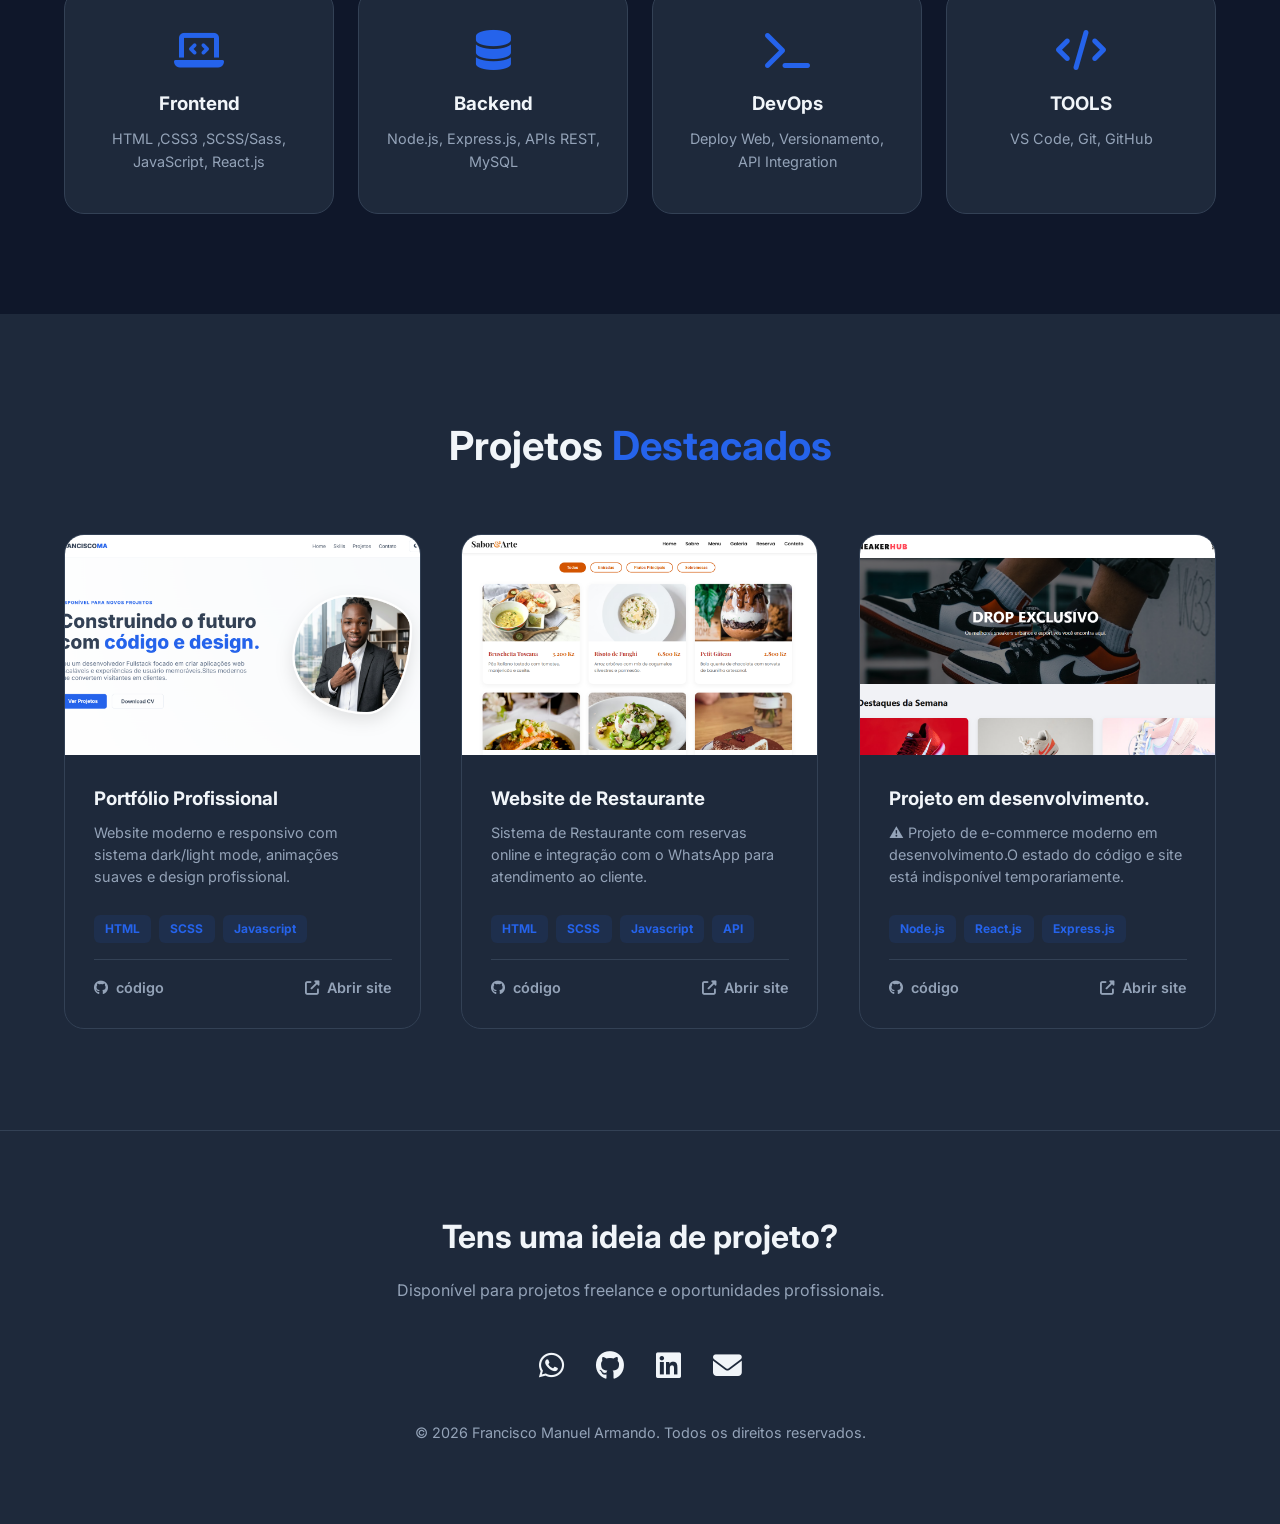
==== commit 3274d226: "Atualização do site" ====
--- a/index.html
+++ b/index.html
@@ -104,7 +104,7 @@
             <span class="tagline">Disponível para novos projetos</span>
             <h1>Construindo o futuro com <span>código e design.</span></h1>
             <p class="description">
-             Ajudo empresas e empreendedores a aumentar a sua presença digital através de websites rápidos, responsivos e profissionais.
+            Desenvolvedor Full Stack especializado em criar websites e sistemas que ajudam empresas a atrair mais clientes e aumentar vendas.
             </p>
             <div class="hero-btns">
               <a href="#contact" class="btn btn-primary smooth-link"
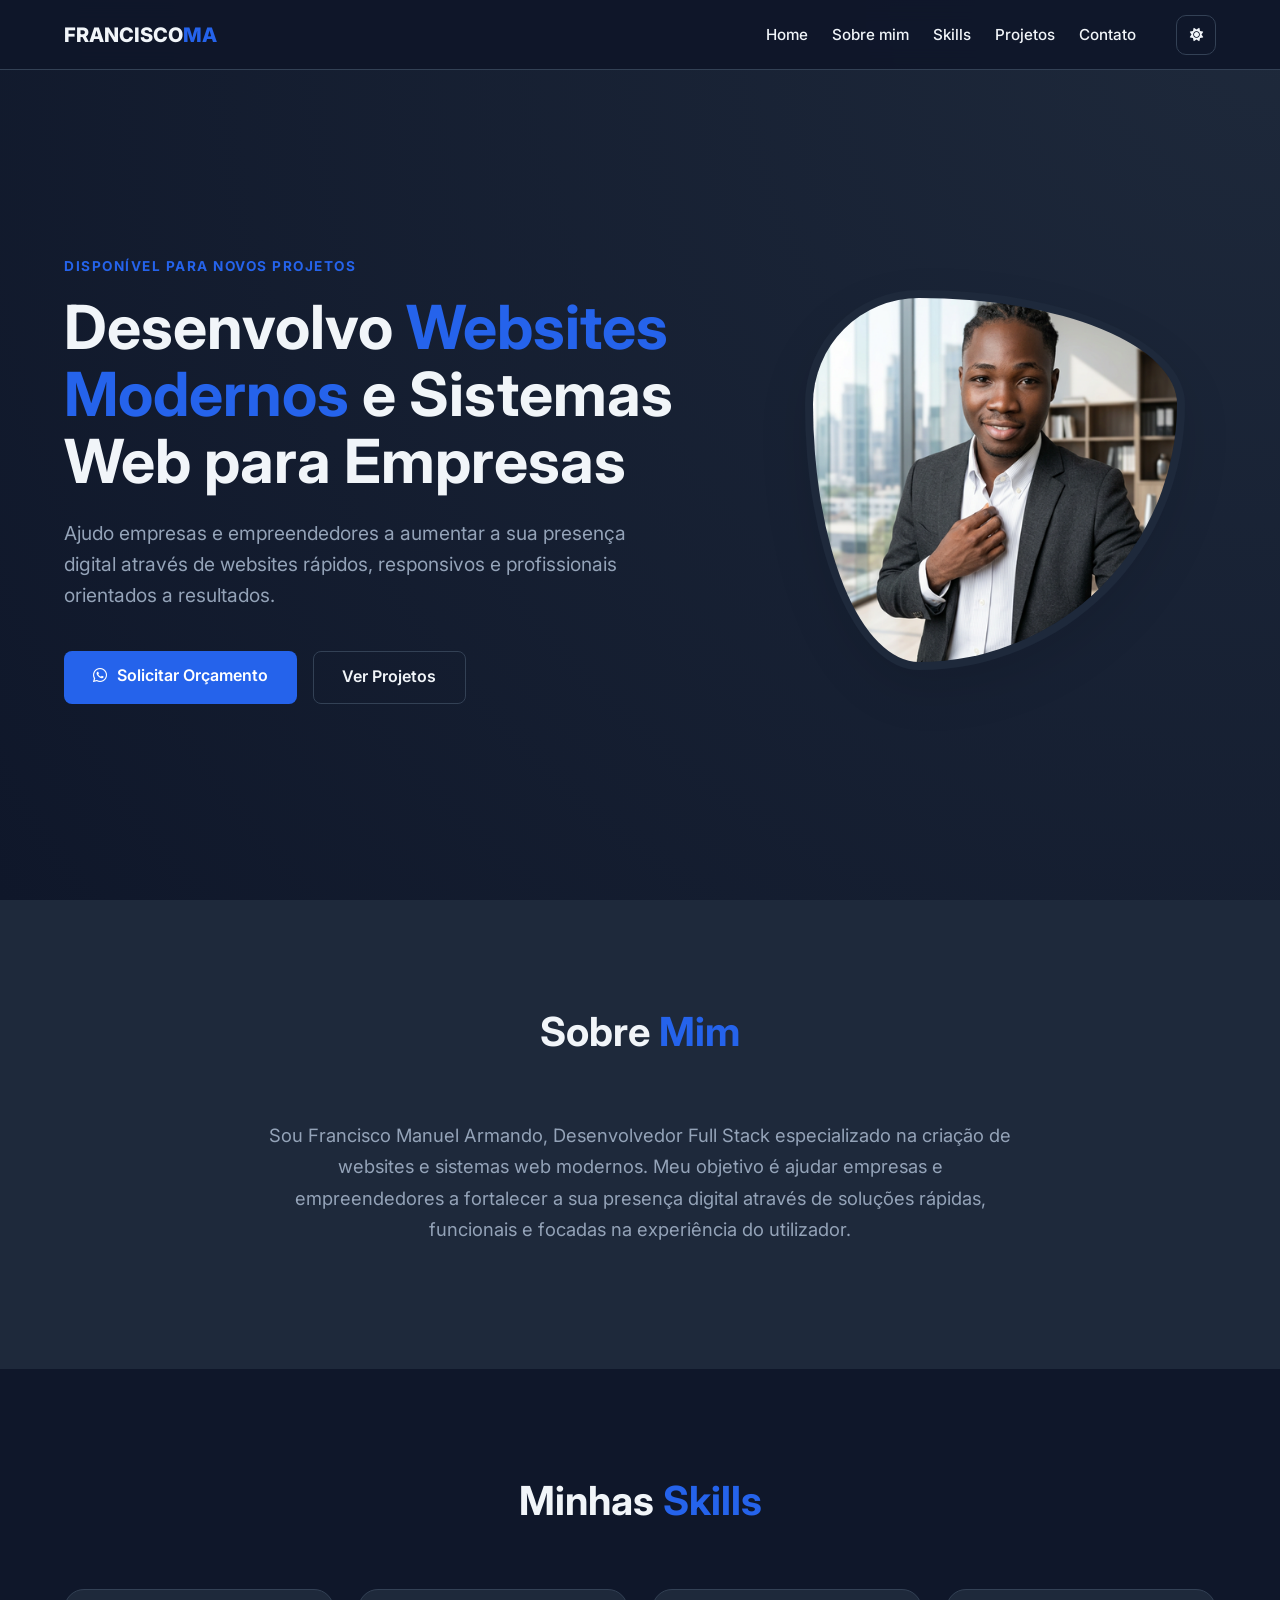
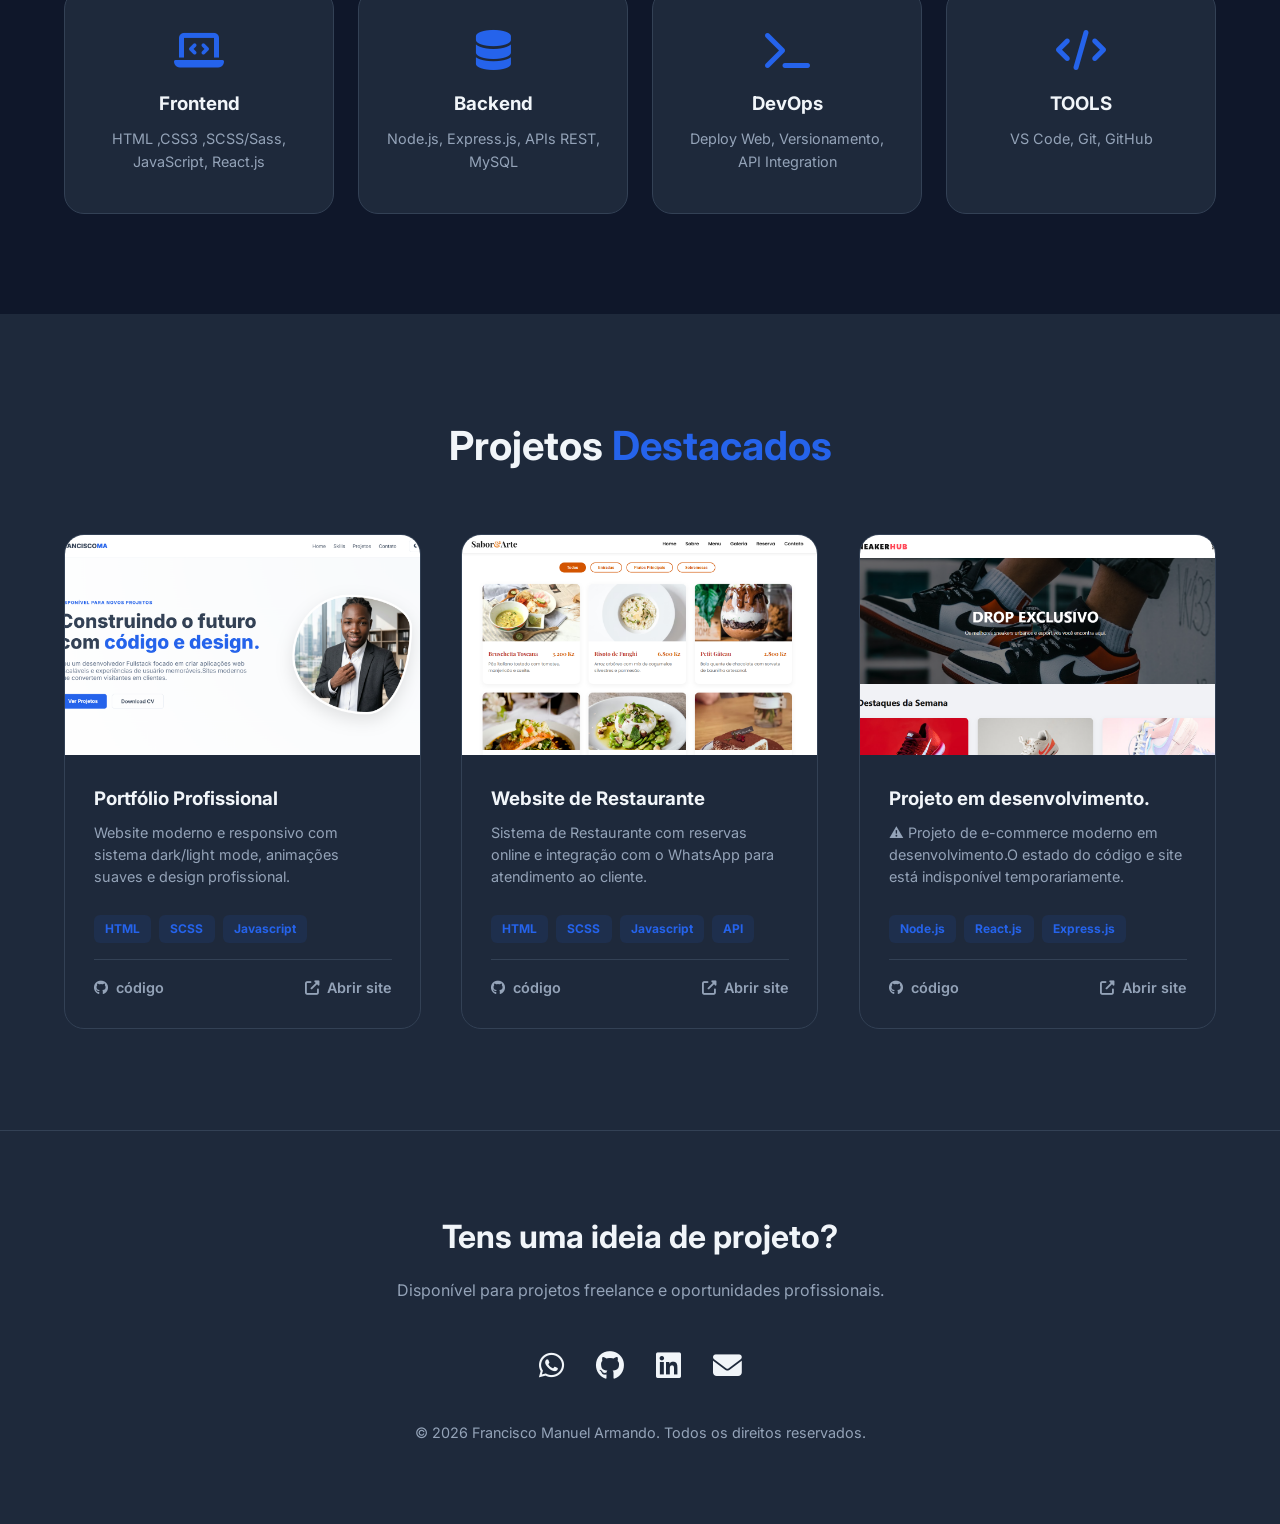
==== commit 493c7fae: "Atualização do site" ====
--- a/index.html
+++ b/index.html
@@ -102,13 +102,13 @@
         <div class="container">
           <div class="hero-content reveal-left" style="transition-delay: 0.15s">
             <span class="tagline">Disponível para novos projetos</span>
-            <h1>Construindo o futuro com <span>código e design.</span></h1>
+            <h1>Desenvolvo <span>Websites Modernos</span> e Sistemas Web para Empresas</h1>
             <p class="description">
-            Desenvolvedor Full Stack especializado em criar websites e sistemas que ajudam empresas a atrair mais clientes e aumentar vendas.
+           Ajudo empresas e empreendedores a aumentar a sua presença digital através de websites rápidos, responsivos e profissionais orientados a resultados.
             </p>
             <div class="hero-btns">
               <a href="#contact" class="btn btn-primary smooth-link"
-                >Solicitar Orçamento</a
+                ><i class="fab fa-whatsapp" style="margin-right:10px;"></i>Solicitar Orçamento</a
               >
               <a href="#projects" class="btn btn-secondary">Ver Projetos</a>
             </div>
--- a/scss/style.css
+++ b/scss/style.css
@@ -467,6 +467,7 @@
   }
   .hero-btns {
     justify-content: center;
+    flex-direction: column;
   }
   .hero-image img {
     max-width: 280px;
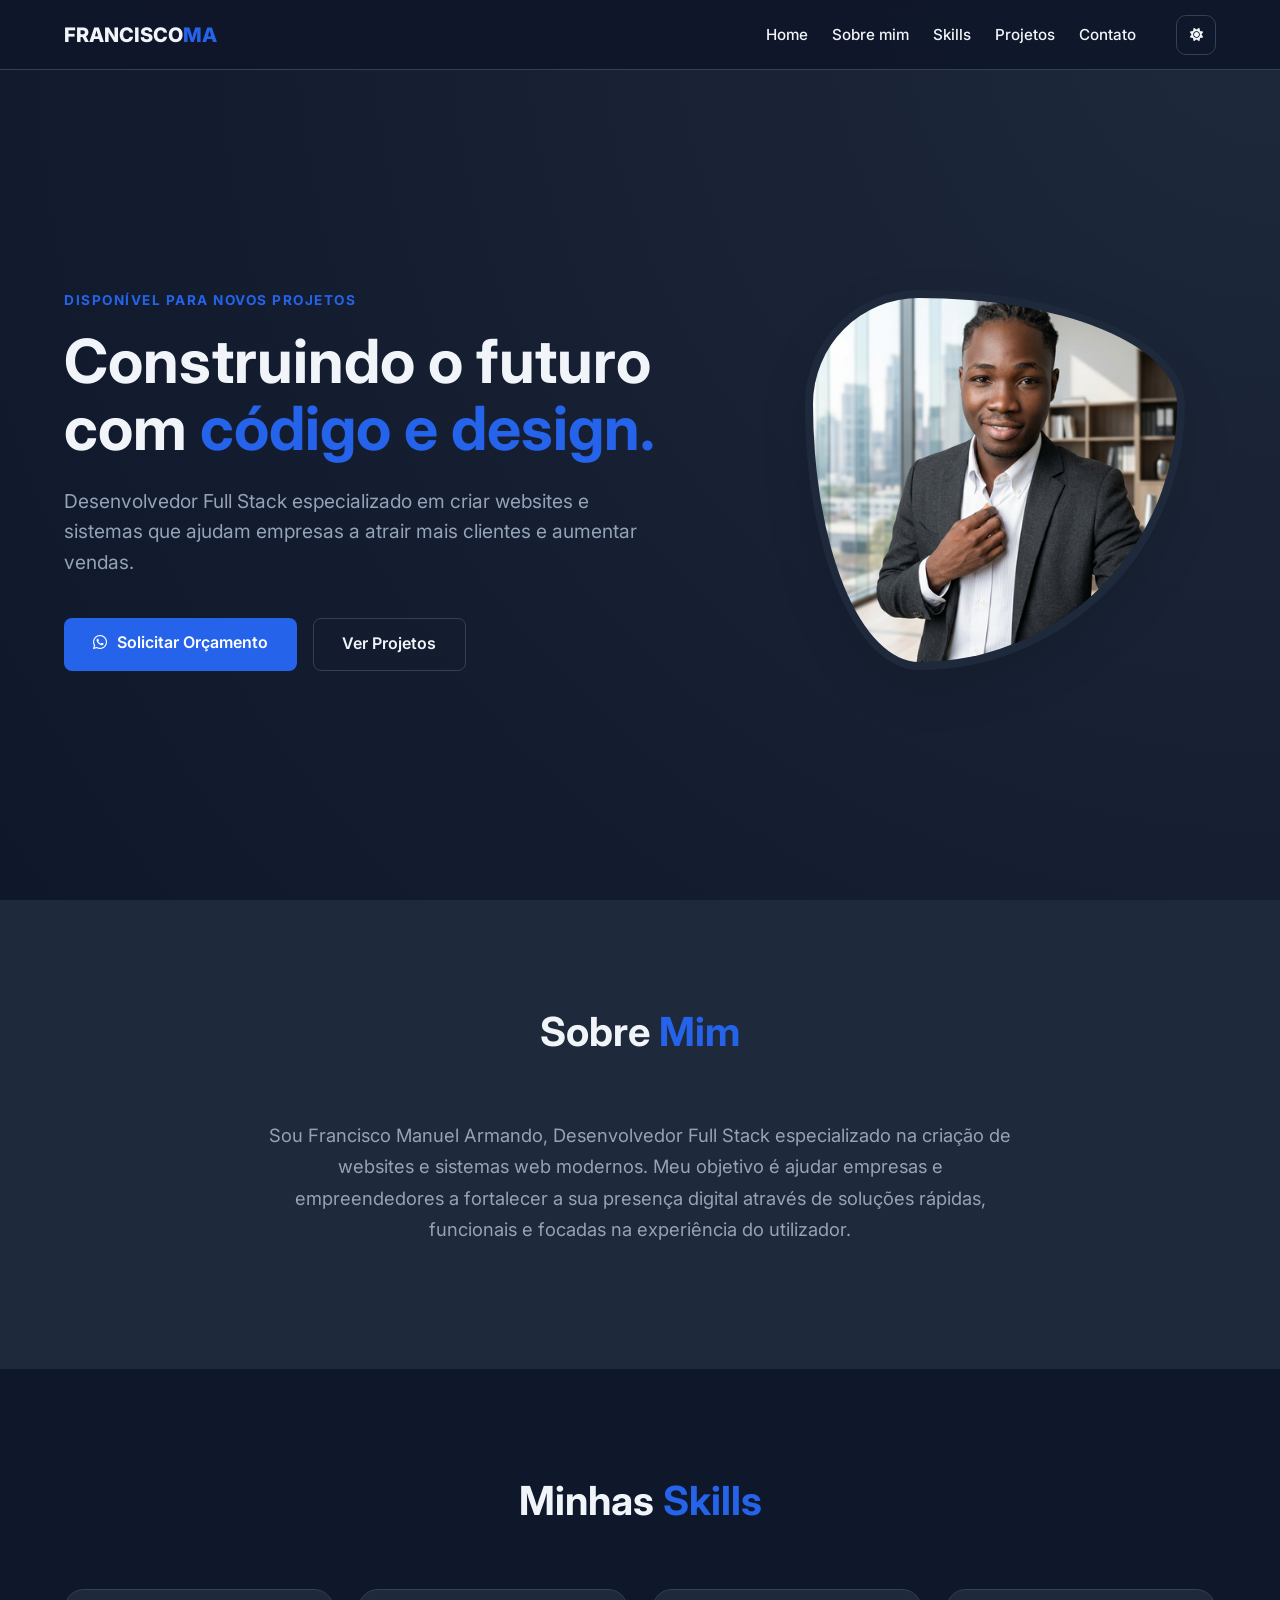
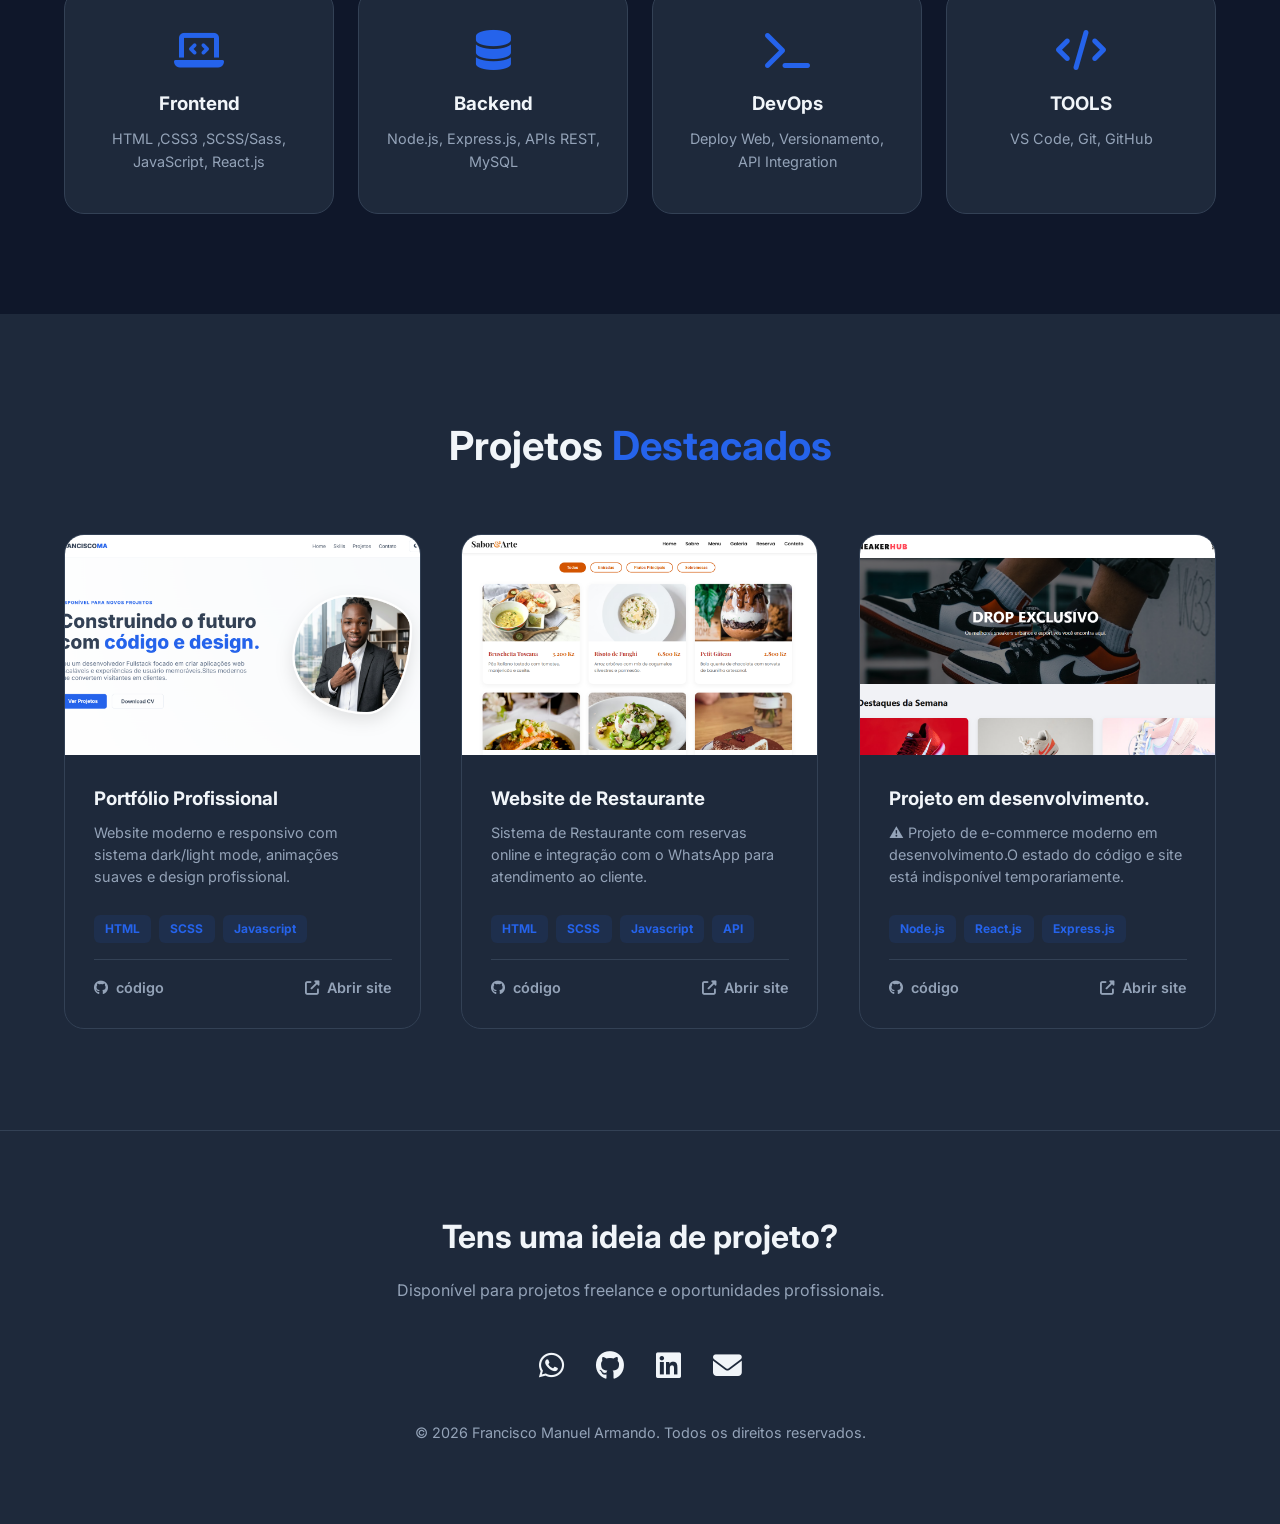
==== commit 9d0f304d: "Atualização do site" ====
--- a/index.html
+++ b/index.html
@@ -102,9 +102,9 @@
         <div class="container">
           <div class="hero-content reveal-left" style="transition-delay: 0.15s">
             <span class="tagline">Disponível para novos projetos</span>
-            <h1>Desenvolvo <span>Websites Modernos</span> e Sistemas Web para Empresas</h1>
+            <h1>Construindo o futuro com <span>código e design.</span></h1>
             <p class="description">
-           Ajudo empresas e empreendedores a aumentar a sua presença digital através de websites rápidos, responsivos e profissionais orientados a resultados.
+            Desenvolvedor Full Stack especializado em criar websites e sistemas que ajudam empresas a atrair mais clientes e aumentar vendas.
             </p>
             <div class="hero-btns">
               <a href="#contact" class="btn btn-primary smooth-link"
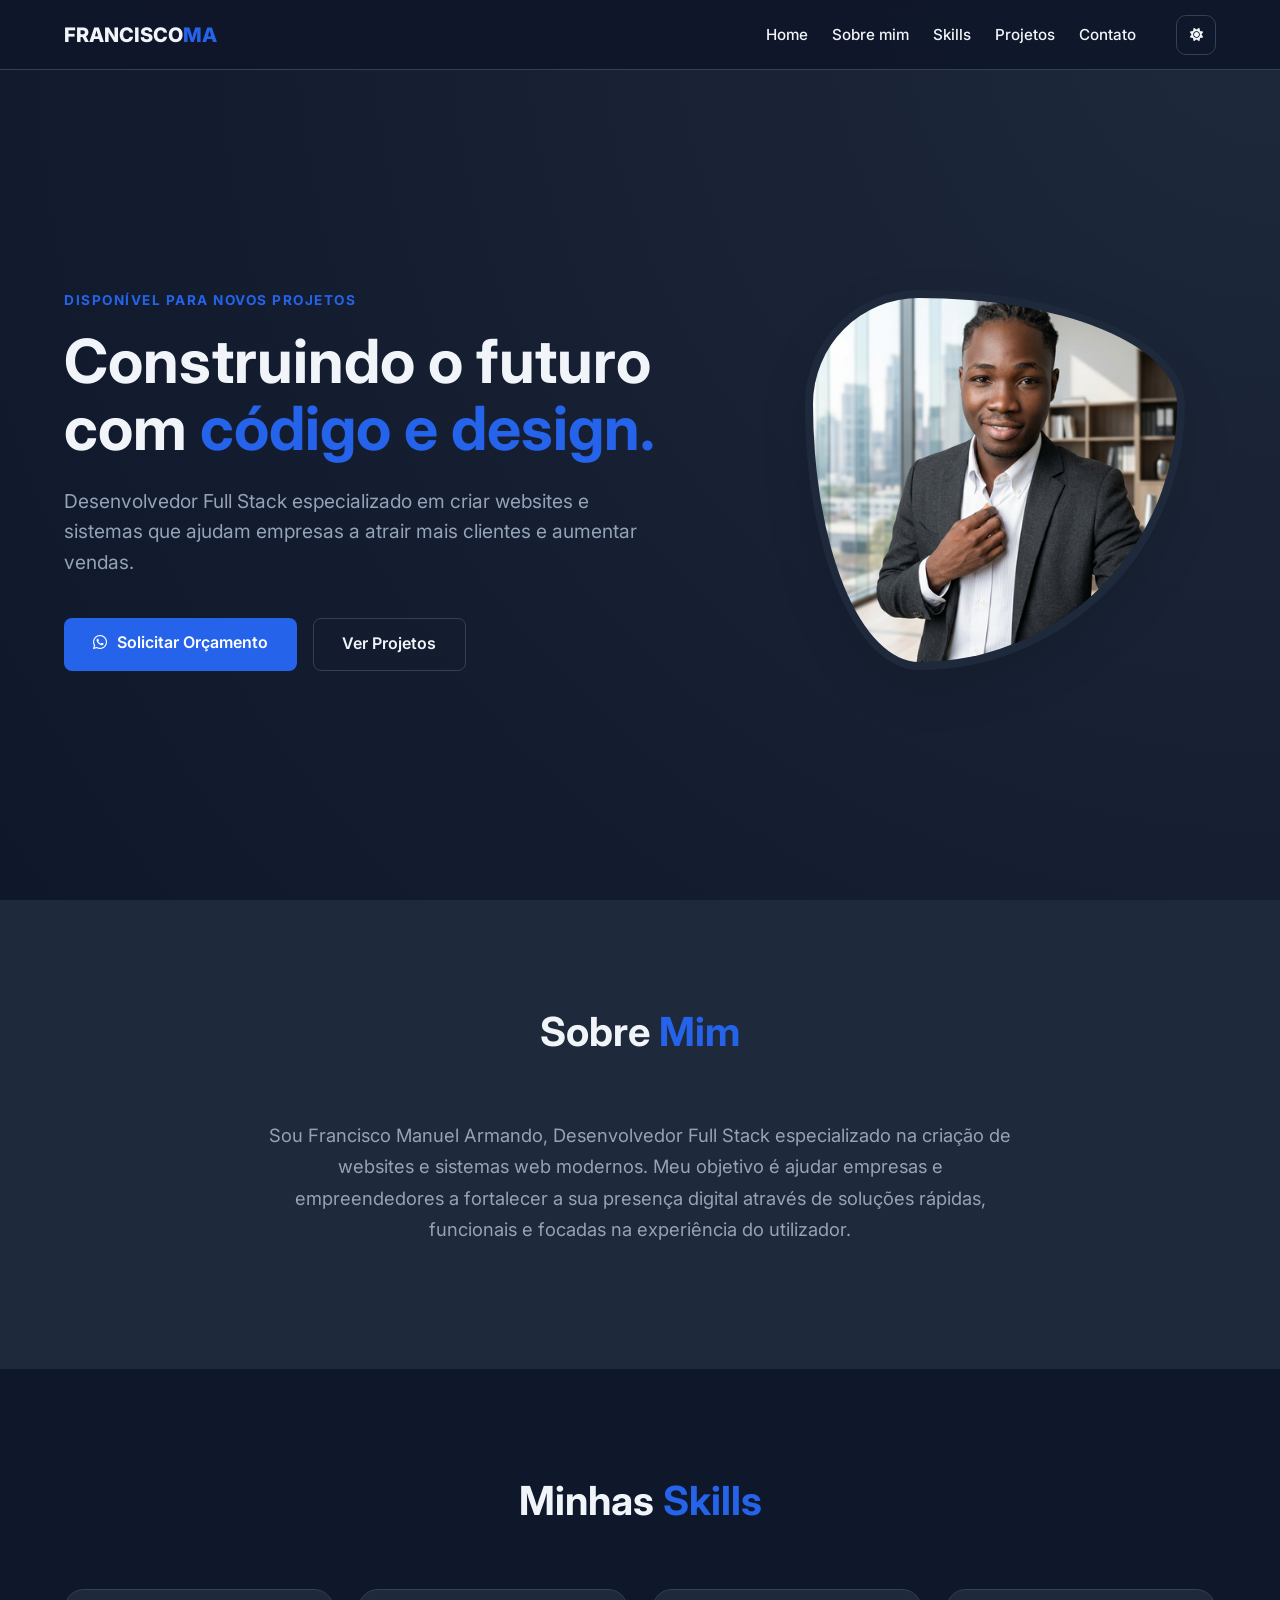
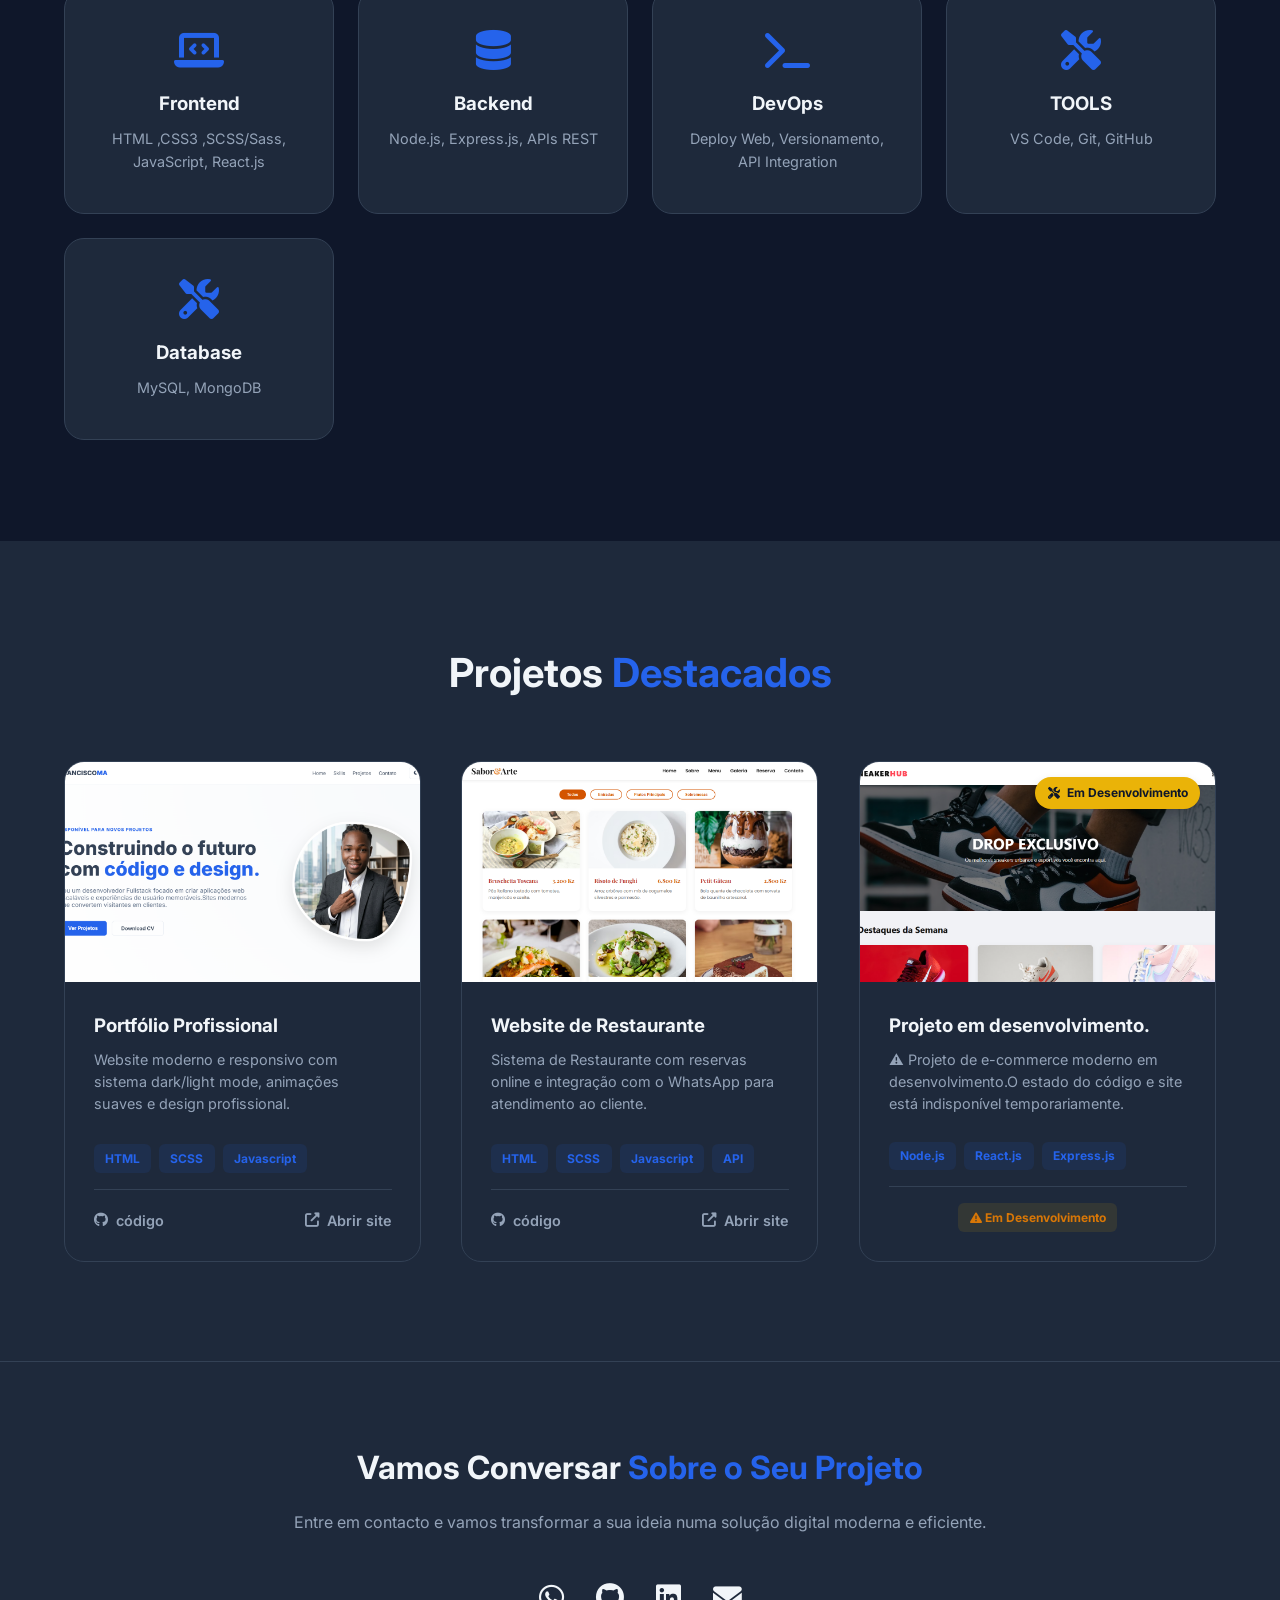
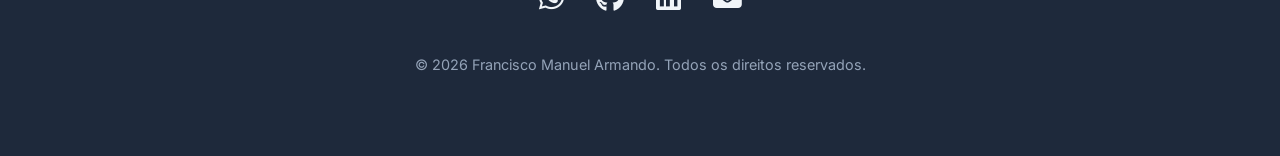
==== commit f4db2541: "Atualização do site" ====
--- a/index.html
+++ b/index.html
@@ -44,7 +44,6 @@
     />
     <meta name="twitter:image" content="https://franciscoma500.github.io/portifolio-official/img/icone1.png" />
     <link rel="stylesheet" href="scss/style.css" /> 
-    
 
     <link
       rel="stylesheet"
@@ -107,10 +106,10 @@
             Desenvolvedor Full Stack especializado em criar websites e sistemas que ajudam empresas a atrair mais clientes e aumentar vendas.
             </p>
             <div class="hero-btns">
-              <a href="#contact" class="btn btn-primary smooth-link"
+              <a href="https://wa.me/244951414234?text=Olá%20Francisco,%20visitei%20o%20seu%20portfólio%20e%20gostaria%20de%20solicitar%20um%20orçamento." target="_blank" class="btn btn-primary"
                 ><i class="fab fa-whatsapp" style="margin-right:10px;"></i>Solicitar Orçamento</a
               >
-              <a href="#projects" class="btn btn-secondary">Ver Projetos</a>
+              <a href="#projects" class="btn btn-secondary smooth-link">Ver Projetos</a>
             </div>
           </div>
           <div class="hero-image reveal-right" style="transition-delay: 0.3s">
@@ -156,10 +155,10 @@
     <footer id="contact">
       <div class="container">
         <h2 class="reveal" style="font-size: 2rem; margin-bottom: 1rem">
-          Tens uma ideia de projeto?
+         Vamos Conversar<span> Sobre o Seu Projeto</span>
         </h2>
         <p class="reveal footer-desc" style="transition-delay: 0.15s">
-        Disponível para projetos freelance e oportunidades profissionais.
+        Entre em contacto e vamos transformar a sua ideia numa solução digital moderna e eficiente.
         </p>
 
         <div class="social-links reveal" style="transition-delay: 0.3s">
--- a/scss/style.css
+++ b/scss/style.css
@@ -353,6 +353,36 @@
   font-weight: 700;
 }
 
+/* Badge de desenvolvimento interna na imagem */
+.badge-developing {
+  position: absolute;
+  top: 15px;
+  right: 15px;
+  background: #eab308;
+  color: #0f172a;
+  padding: 0.4rem 0.8rem;
+  border-radius: 30px;
+  font-size: 0.75rem;
+  font-weight: 700;
+  box-shadow: 0 4px 10px rgba(0, 0, 0, 0.15);
+  display: flex;
+  align-items: center;
+  gap: 0.4rem;
+}
+
+.tag {
+  background: rgba(37, 99, 235, 0.1);
+  color: var(--primary);
+  padding: 0.3rem 0.7rem;
+  border-radius: 6px;
+  font-size: 0.75rem;
+  font-weight: 700;
+}
+.tag.tag-warn {
+  background: rgba(234, 179, 8, 0.1);
+  color: #d97706;
+}
+
 .project-divider {
   border: 0;
   height: 1px;
@@ -417,9 +447,12 @@
   text-align: center;
   transition: background-color 0.5s, border-color 0.5s;
 }
-footer h3 {
+footer h2 {
   margin-bottom: 1rem;
   font-size: 2rem;
+}
+footer h2 span {
+  color: var(--primary);
 }
 footer .footer-desc,
 footer .footer-copy {
@@ -467,7 +500,7 @@
   }
   .hero-btns {
     justify-content: center;
-    flex-direction: column;
+    flex-direction: row;
   }
   .hero-image img {
     max-width: 280px;
@@ -510,7 +543,7 @@
     gap: 1rem;
   }
 }
-@media (max-width: 427px) {
+@media (max-width: 456px) {
   .hero-btns {
     flex-direction: column;
   }
